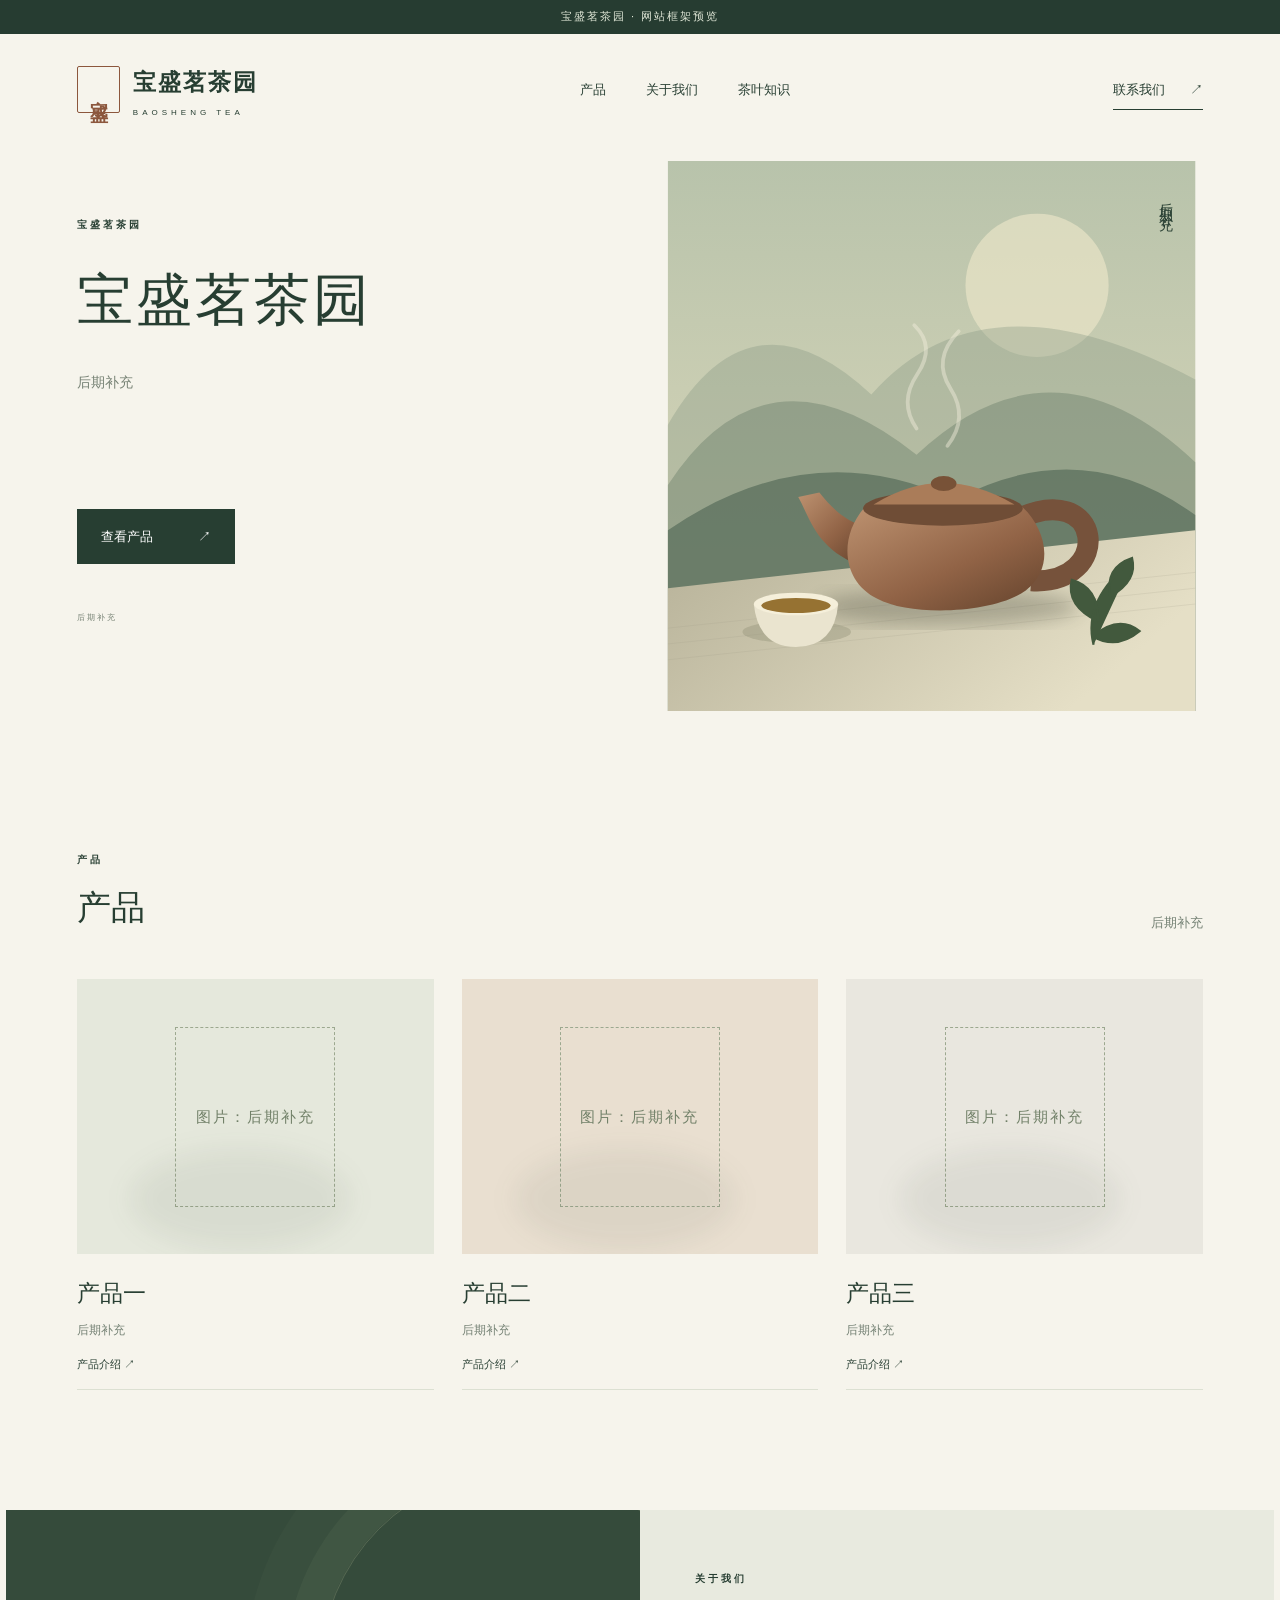
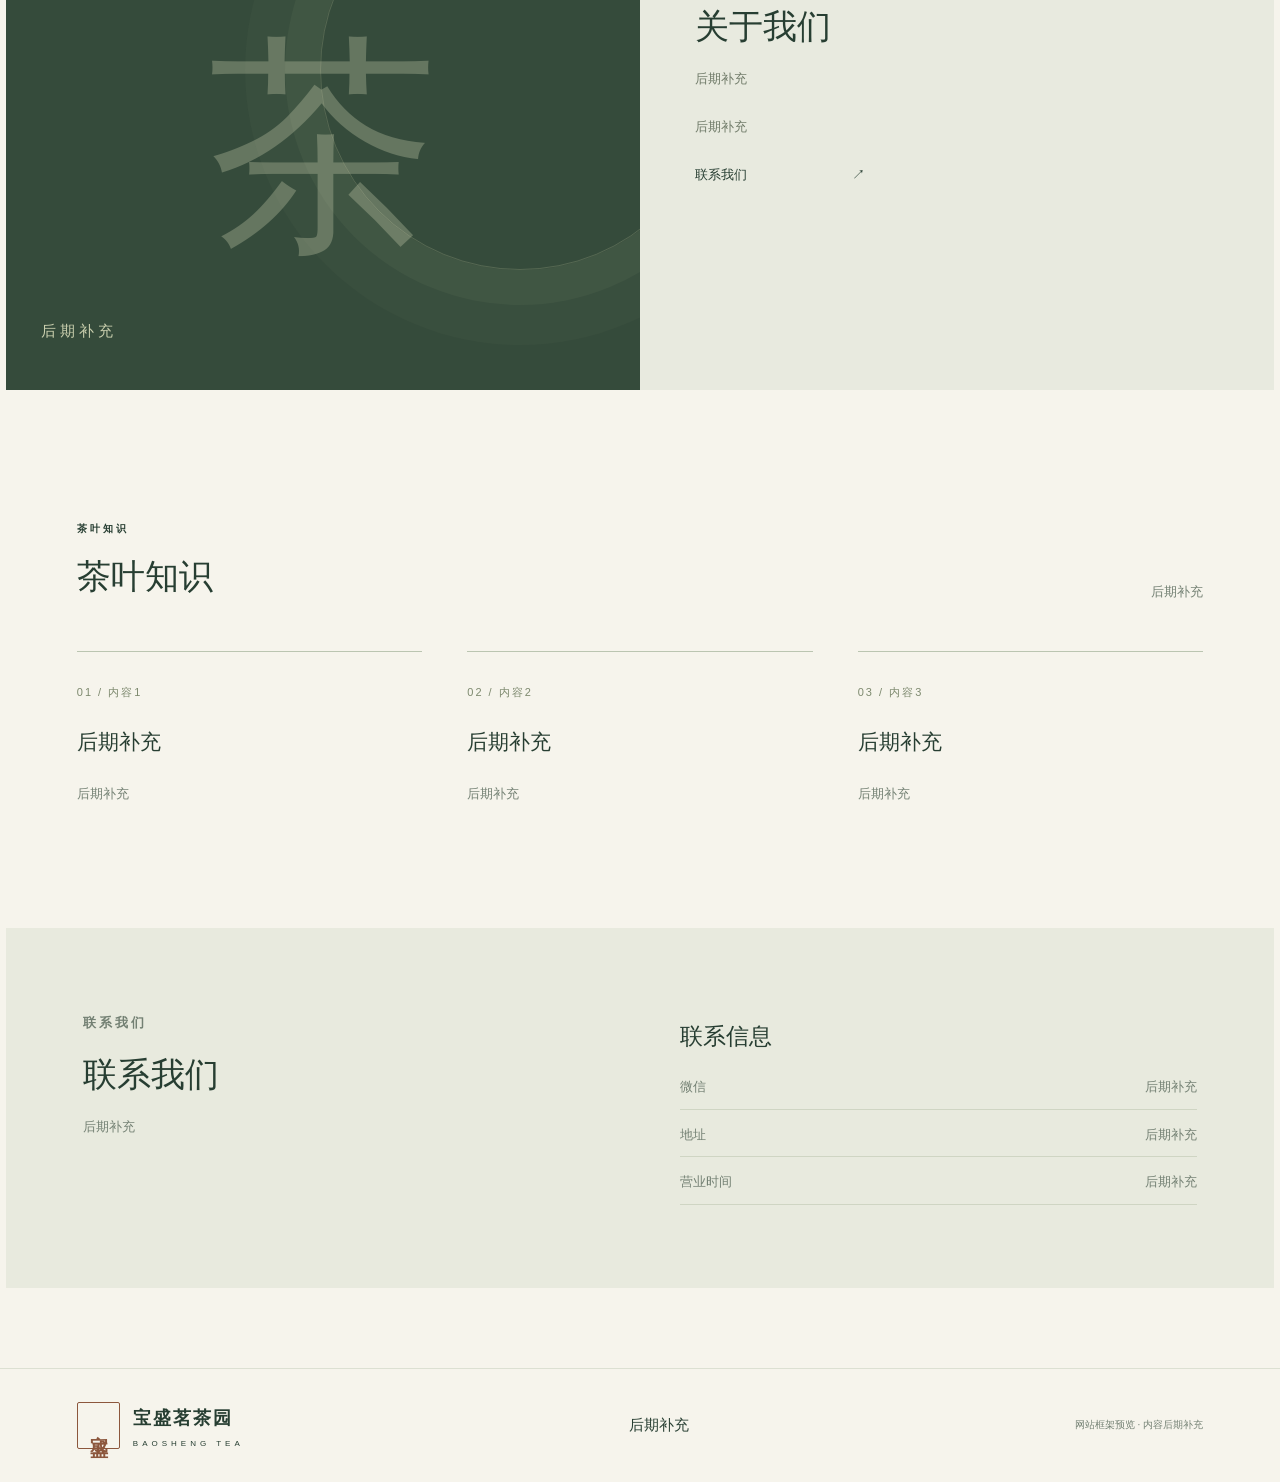
==== index.html @ 8cdd04be "Add Baosheng tea placeholder website for design review" ====
<!doctype html>
<html lang="zh-CN"><head><meta charset="utf-8"><meta name="viewport" content="width=device-width, initial-scale=1"><meta name="theme-color" content="#253d32"><meta name="description" content="宝盛茗茶园网站框架预览，产品、品牌介绍与地址后期补充。"><title>宝盛茗茶园 · 网站框架预览</title><link rel="stylesheet" href="style.css"></head><body>
<div class="sample">宝盛茗茶园 · 网站框架预览</div>
<header><a class="brand" href="#home"><span class="seal">宝盛</span><span>宝盛茗茶园<small>BAOSHENG TEA</small></span></a><nav aria-label="主导航"><a href="#collection">产品</a><a href="#story">关于我们</a><a href="#guide">茶叶知识</a></nav><a class="contact-link" href="#contact">联系我们 <span>↗</span></a></header>
<main><section class="hero" id="home"><div class="hero-copy"><p class="eyebrow">宝盛茗茶园</p><h1>宝盛茗茶园</h1><p class="intro">后期补充</p><a class="button" href="#collection">查看产品 <span>↗</span></a><p class="hero-foot">后期补充</p></div><div class="hero-art"><span class="art-caption">后期补充</span>
<svg viewBox="0 0 700 730" role="img" aria-label="青绿山水与陶制茶器的艺术插画"><defs><linearGradient id="bg" x2="0" y2="1"><stop stop-color="#b8c3ab"/><stop offset="1" stop-color="#e1dbbc"/></linearGradient><linearGradient id="pot" x2=".9" y2="1"><stop stop-color="#bd9270"/><stop offset=".6" stop-color="#916346"/><stop offset="1" stop-color="#68462f"/></linearGradient><linearGradient id="cloth" x2="1" y2=".4"><stop stop-color="#b6b198"/><stop offset="1" stop-color="#e5dfc6"/></linearGradient><filter id="shadow"><feGaussianBlur stdDeviation="12"/></filter></defs><path fill="url(#bg)" d="M0 0h700v730H0z"/><circle cx="490" cy="165" r="95" fill="#f0e9cc" opacity=".6"/><path d="M0 350Q110 160 270 310Q420 140 700 290V730H0" fill="#839681" opacity=".35"/><path d="M0 430Q130 230 330 390Q510 220 700 400V730H0" fill="#59715d" opacity=".35"/><path d="M0 490Q190 360 380 450Q550 360 700 470V730H0" fill="#344f3e" opacity=".45"/><path d="M0 567L700 490V730H0" fill="url(#cloth)"/><path d="M0 620l700-74M0 641l700-74M0 662l700-74" stroke="#9c9984" opacity=".23"/>
<ellipse cx="372" cy="592" rx="173" ry="25" fill="#34382a" opacity=".27" filter="url(#shadow)"/><path d="M460 477C579 418 593 564 482 557" fill="none" stroke="#76523b" stroke-width="28"/><path d="M260 484C239 479 222 466 201 440L173 446C189 475 197 514 253 536" fill="url(#pot)"/><path d="M261 460C227 498 230 558 278 581C322 605 433 601 475 570C516 538 500 485 469 458Z" fill="url(#pot)"/><ellipse cx="365" cy="461" rx="106" ry="23" fill="#6f4d36"/><path d="M273 456Q364 399 460 456Z" fill="#aa7c59"/><ellipse cx="366" cy="428" rx="17" ry="10" fill="#785237"/><path d="M330 355q-24-35 1-72t-4-65M371 378q29-37 4-76t11-76" fill="none" stroke="#f2eedc" stroke-width="5" opacity=".45" stroke-linecap="round"/><ellipse cx="171" cy="625" rx="72" ry="15" fill="#8b8b71" opacity=".35"/><path d="M114 588Q120 645 170 645Q221 645 226 588" fill="#eae4cf"/><ellipse cx="170" cy="588" rx="56" ry="15" fill="#f5efda"/><ellipse cx="170" cy="590" rx="46" ry="10" fill="#967232"/><path d="M565 642q-15-60 52-112M571 611q-43-21-35-55q36 10 35 55M587 578q-7-39 29-51q8 30-29 51M564 631q34-29 62-7q-30 25-62 7" fill="#42593d" stroke="#42593d" stroke-width="3"/></svg></div></section>
<section class="collection wrap" id="collection"><div class="section-head"><div><p class="eyebrow">产品</p><h2>产品</h2></div><p>后期补充</p></div><div id="products" class="products"></div></section>
<section class="story" id="story"><div class="story-art"><span>茶</span><p>后期补充</p><div class="rings"></div></div><div class="story-copy"><p class="eyebrow">关于我们</p><h2>关于我们</h2><p>后期补充</p><p>后期补充</p><a class="text-link" href="#contact">联系我们 <span>↗</span></a></div></section>
<section class="guide wrap" id="guide"><div class="section-head"><div><p class="eyebrow">茶叶知识</p><h2>茶叶知识</h2></div><p>后期补充</p></div><div class="notes"><article><span>01 / 内容1</span><h3>后期补充</h3><p>后期补充</p></article><article><span>02 / 内容2</span><h3>后期补充</h3><p>后期补充</p></article><article><span>03 / 内容3</span><h3>后期补充</h3><p>后期补充</p></article></div></section>
<section class="contact wrap" id="contact"><div><p class="eyebrow">联系我们</p><h2>联系我们</h2><p>后期补充</p></div><div class="contact-info"><h3>联系信息</h3><p>微信 <span>后期补充</span></p><p>地址 <span>后期补充</span></p><p>营业时间 <span>后期补充</span></p></div></section>
</main><footer><a class="brand" href="#home"><span class="seal">宝盛</span><span>宝盛茗茶园<small>BAOSHENG TEA</small></span></a><p>后期补充</p><small>网站框架预览 · 内容后期补充</small></footer>
<dialog id="detail"><button class="close" aria-label="关闭产品详情">×</button><p class="eyebrow">产品介绍</p><h2 id="detail-title"></h2><p id="detail-description"></p><div class="detail-note">后期补充</div><a class="button" href="#contact" id="detail-contact">查看联系信息 ↗</a></dialog><script src="content.js"></script><script src="app.js"></script></body></html>
---- style.css ----
:root{--ink:#273e32;--paper:#f6f4ec;--muted:#738073;--line:#dce0d2;--serif:"Noto Serif SC","Songti SC","STSong","SimSun",serif}*{box-sizing:border-box}html{scroll-behavior:smooth;scroll-padding-top:25px}body{margin:0;background:var(--paper);color:var(--ink);font:15px/1.8 Arial,"Microsoft YaHei",sans-serif}a{color:inherit;text-decoration:none}button{font:inherit;cursor:pointer}button,a{-webkit-tap-highlight-color:transparent}a:focus-visible,button:focus-visible{outline:3px solid #b78647;outline-offset:5px}.sample{background:#263c31;color:#e0e7d7;text-align:center;font-size:11px;letter-spacing:2px;padding:7px 20px}.sample span{opacity:.65;margin-left:22px}header{height:112px;margin:auto;max-width:1440px;padding:0 6%;display:flex;align-items:center;justify-content:space-between;gap:25px}.brand{display:flex;align-items:center;gap:13px;font-family:var(--serif);font-size:23px;letter-spacing:2px;font-weight:bold}.brand small{display:block;font:8px Arial;letter-spacing:4px;margin-top:5px}.seal{border:1px solid #8c573d;color:#8c573d;width:43px;height:47px;display:grid;place-items:center;font-size:18px;writing-mode:vertical-rl;letter-spacing:4px;border-radius:2px}nav{display:flex;gap:40px;font-size:13px}nav a:hover,.text-link:hover{color:#9b7047}.contact-link{font-size:13px;border-bottom:1px solid var(--ink);padding:8px 0}.contact-link span{margin-left:22px}.hero{max-width:1440px;margin:auto;display:grid;grid-template-columns:1fr 1fr;padding:15px 6% 60px;gap:40px}.hero-copy{padding:45px 0 0}.eyebrow{font-size:10px;letter-spacing:3px;font-weight:600}.hero h1{font-family:var(--serif);font-size:clamp(42px,4.6vw,70px);font-weight:400;line-height:1.4;letter-spacing:3px;margin:27px 0}.hero h1 span{color:#8d6840}.intro{font-size:14px;line-height:2.2;color:#758073;margin:0 0 32px}.button{display:inline-flex;align-items:center;justify-content:space-between;gap:45px;background:var(--ink);color:#fff;padding:15px 23px;font-size:13px;border:1px solid var(--ink)}.button:hover{background:#425a42}.hero-foot{font-size:8px;letter-spacing:2px;margin-top:47px;display:flex;align-items:center;gap:14px;color:#758073}.hero-foot i{width:28px;height:1px;background:#a0a895}.hero-art{position:relative;overflow:hidden;min-height:550px}.hero-art svg{display:block;width:100%;height:100%;object-fit:cover;position:absolute;inset:0}.art-caption{position:absolute;z-index:1;right:25px;top:30px;writing-mode:vertical-rl;letter-spacing:5px;font-family:var(--serif);font-size:14px}.art-bottom{position:absolute;bottom:30px;left:30px;right:30px;display:flex;justify-content:space-between;align-items:end;font-family:var(--serif);font-size:12px;letter-spacing:3px}.art-bottom strong{font-size:23px;font-weight:400}.round-stamp{border:1px solid #546047;border-radius:50%;width:53px;height:53px;text-align:center;font-size:13px;line-height:19px;padding-top:8px}.wrap{max-width:1440px;padding:70px 6%;margin:auto}.section-head{display:flex;justify-content:space-between;align-items:end;gap:35px}.section-head h2,h2{font-family:var(--serif);font-size:34px;font-weight:400;line-height:1.6;margin:12px 0}.section-head>p{font-size:13px;color:var(--muted)}.section-head small{font-size:10px;color:#929b8c}.filters{display:flex;gap:25px;border-bottom:1px solid var(--line);margin:30px 0}.filters button{border:0;background:none;color:#838b7b;padding:10px 0 15px;font-size:13px;border-bottom:2px solid transparent}.filters button.active{color:var(--ink);border-color:var(--ink)}.products{display:grid;grid-template-columns:repeat(3,1fr);gap:28px}.product{border:0;text-align:left;background:none;padding:0;color:var(--ink);width:100%}.tea-art{height:275px;display:grid;place-items:center;background:#e5e8dc;position:relative;overflow:hidden}.tea-art.red{background:#e9dfd0}.tea-art.white{background:#e9e7df}.tea-art::before{content:"";position:absolute;width:220px;height:100px;border-radius:50%;bottom:5px;left:15%;background:#41503912;filter:blur(13px)}.tea-tin{width:126px;height:172px;background:linear-gradient(100deg,#46604a,#294a39 60%,#203b2d);box-shadow:15px 20px 25px #303e3326;transform:rotate(-7deg);display:flex;align-items:center;justify-content:center;transition:transform .3s;border-top:9px solid #7b8b66;border-bottom:5px solid #29412e;border-radius:8px 8px 5px 5px}.red .tea-tin{background:linear-gradient(100deg,#97775b,#76533b);border-color:#ad916e}.white .tea-tin{background:linear-gradient(100deg,#d3ccb4,#b6ac90);border-color:#a79877}.tea-tin>span{background:#eee9d4;padding:16px 13px;writing-mode:vertical-rl;font:21px var(--serif);letter-spacing:5px;border:1px solid #fff6}.product:hover .tea-tin{transform:rotate(0deg) translateY(-5px)}.product .art-label{position:absolute;top:17px;left:18px;font-size:10px;letter-spacing:2px;color:#7b8671}.product h3{font-family:var(--serif);font-size:23px;font-weight:400;margin:19px 0 5px}.product p{font-size:12px;color:var(--muted);margin:0}.product .product-link{display:flex;justify-content:space-between;border-bottom:1px solid var(--line);padding:14px 0;font-size:11px}.story{max-width:1268px;margin:50px auto;background:#e8eadf;display:grid;grid-template-columns:1fr 1fr}.story-art{background:#354b3b;position:relative;overflow:hidden;min-height:480px;color:#cbd0af;display:flex;align-items:center;justify-content:center}.story-art>span{font:230px var(--serif);opacity:.32;z-index:1}.story-art>p{position:absolute;left:35px;bottom:30px;font-family:var(--serif);letter-spacing:4px}.rings{position:absolute;width:400px;height:400px;border:1px solid #b4bd9540;border-radius:50%;right:-80px;top:-40px;box-shadow:0 0 0 35px #b4bd9510,0 0 0 75px #b4bd9508}.story-copy{padding:50px 55px}.story-copy>p:not(.eyebrow){font-size:13px;color:#6f7a68}.editor-note{font-size:10px;color:#7e8577;border-top:1px solid #cbd2bf;padding-top:16px;margin:25px 0}.text-link{font-size:13px;display:flex;justify-content:space-between;width:170px}.notes{display:grid;grid-template-columns:repeat(3,1fr);gap:45px;margin-top:35px}.notes article{border-top:1px solid #bbc5b1;padding-top:25px}.notes span{font-size:11px;letter-spacing:2px;color:#7d896e}.notes h3{font:21px/1.7 var(--serif);font-weight:400}.notes p{font-size:13px;color:var(--muted)}.contact{display:grid;grid-template-columns:1fr 1fr;gap:80px;background:#e8eade;max-width:1268px;margin:40px auto 80px}.contact p{font-size:13px;color:var(--muted)}.contact-info h3{font:23px var(--serif);font-weight:400}.contact-info p{display:flex;justify-content:space-between;border-bottom:1px solid #cfd5c3;padding-bottom:10px}.contact-info small{font-size:10px;color:#808a75}footer{border-top:1px solid var(--line);padding:32px 6%;display:flex;align-items:center;justify-content:space-between;gap:20px}footer .brand{font-size:18px}footer p{font:15px var(--serif)}footer>small{font-size:10px;color:var(--muted)}dialog{border:1px solid #c8d0bd;background:var(--paper);color:var(--ink);padding:45px;width:min(520px,90vw);box-shadow:0 30px 100px #0003}dialog::backdrop{background:#18312288;backdrop-filter:blur(4px)}dialog h2{font-size:30px}.close{position:absolute;right:13px;top:8px;background:none;border:0;color:var(--ink);font-size:30px}.detail-note{font-size:12px;background:#e6e9dd;padding:18px;margin:25px 0}body:has(dialog[open]){overflow:hidden}@media(min-width:1440px){.hero-art{min-height:600px}}@media(max-width:800px){header{height:90px;padding:0 5%}nav{gap:18px}.brand{font-size:19px}.contact-link{display:none}.hero{padding:0 5% 35px;gap:20px}.hero-copy{padding-top:20px}.hero h1{font-size:43px}.hero-art{min-height:490px}.hero-foot{display:none}.wrap{padding:45px 5%}.section-head{display:block}.products{gap:15px}.tea-art{height:230px}.story{margin:25px 5%}.story-copy{padding:30px}.story-art{min-height:450px}.notes{gap:22px}.notes h3{font-size:19px}.contact{margin:20px 5% 45px;gap:30px}footer{flex-wrap:wrap}footer>small{width:100%}}@media(max-width:560px){.sample{font-size:10px;letter-spacing:1px}.sample span{display:none}header{height:85px}.brand{font-size:19px}.seal{width:34px;height:39px;font-size:15px}nav{gap:15px;font-size:11px}nav a:last-child{display:none}.hero{display:flex;flex-direction:column}.hero-copy{padding:15px 0 20px}.hero h1{font-size:45px;margin:17px 0}.intro{font-size:13px;margin-bottom:22px}.hero-art{min-height:410px}.hero-art svg{object-position:center}.section-head h2,h2{font-size:27px}.products{grid-template-columns:1fr}.tea-art{height:290px}.tea-tin{width:130px;height:183px}.products{gap:35px}.filters{gap:24px}.story{grid-template-columns:1fr}.story-art{min-height:280px}.story-art>span{font-size:190px}.story-copy{padding:30px 25px}.notes{grid-template-columns:1fr;gap:15px}.notes article{padding-top:19px}.contact{grid-template-columns:1fr;padding:30px 25px;gap:15px}footer{padding:25px 5%}footer p{font-size:12px}dialog{padding:35px 25px}}@media(prefers-reduced-motion:reduce){html{scroll-behavior:auto}*{transition:none!important}}

.collection .products{margin-top:32px}.hero h1{font-size:clamp(36px,4.4vw,64px)}.hero-copy .intro{min-height:110px}.placeholder-image{display:grid;place-items:center;width:160px;height:180px;border:1px dashed #9ca88f;color:#718068;font-size:15px;letter-spacing:2px}.story-copy>p:not(.eyebrow){min-height:35px}
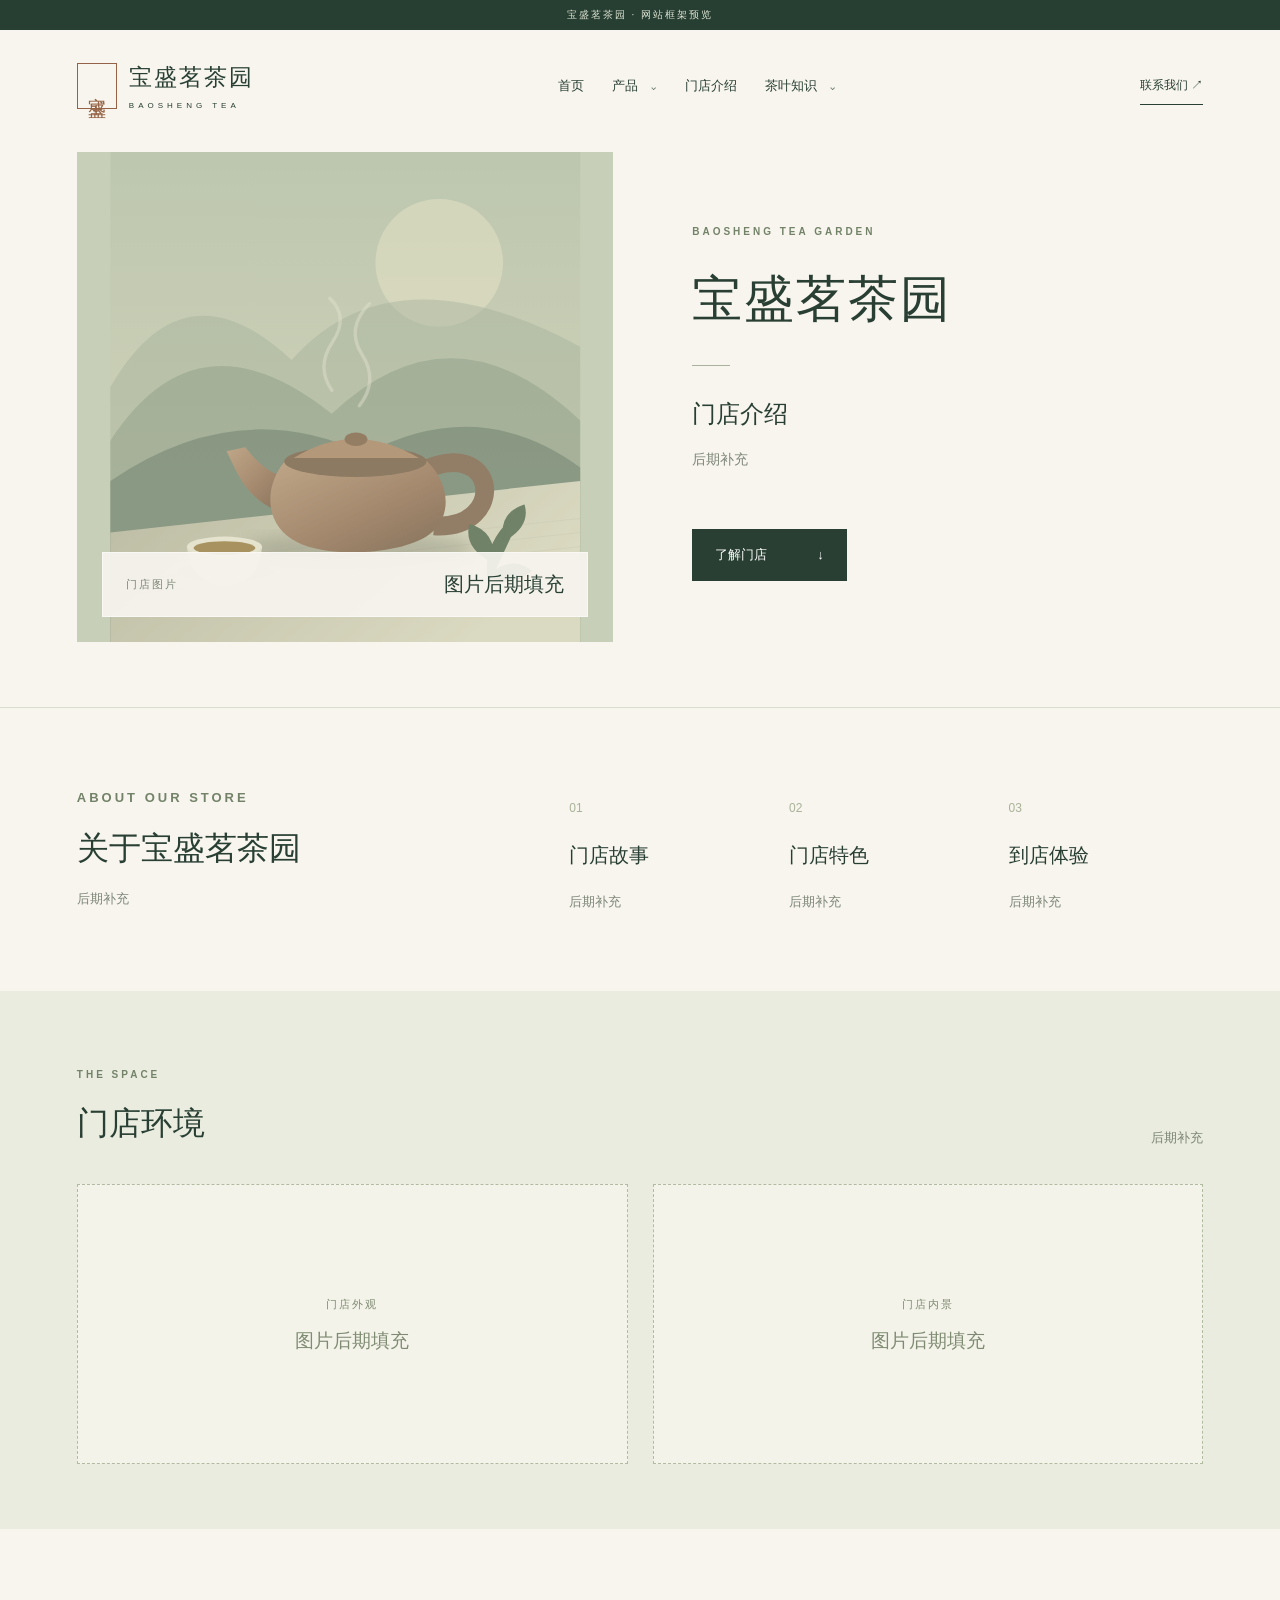
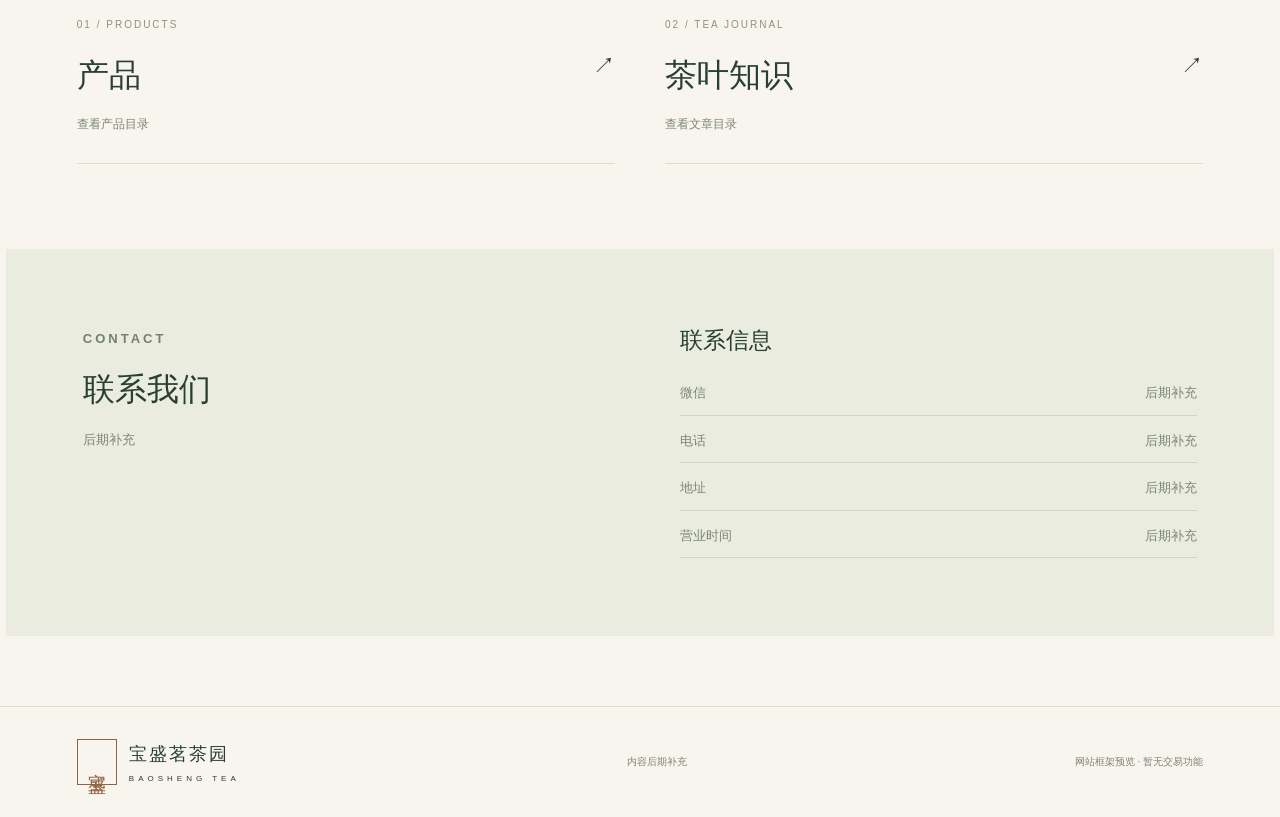
==== commit 12dbf2d1: "Separate product and tea article catalogs from store homepage" ====
--- a/index.html
+++ b/index.html
@@ -1,13 +1,5 @@
-<!doctype html>
-<html lang="zh-CN"><head><meta charset="utf-8"><meta name="viewport" content="width=device-width, initial-scale=1"><meta name="theme-color" content="#253d32"><meta name="description" content="宝盛茗茶园网站框架预览，产品、品牌介绍与地址后期补充。"><title>宝盛茗茶园 · 网站框架预览</title><link rel="stylesheet" href="style.css"></head><body>
-<div class="sample">宝盛茗茶园 · 网站框架预览</div>
-<header><a class="brand" href="#home"><span class="seal">宝盛</span><span>宝盛茗茶园<small>BAOSHENG TEA</small></span></a><nav aria-label="主导航"><a href="#collection">产品</a><a href="#story">关于我们</a><a href="#guide">茶叶知识</a></nav><a class="contact-link" href="#contact">联系我们 <span>↗</span></a></header>
-<main><section class="hero" id="home"><div class="hero-copy"><p class="eyebrow">宝盛茗茶园</p><h1>宝盛茗茶园</h1><p class="intro">后期补充</p><a class="button" href="#collection">查看产品 <span>↗</span></a><p class="hero-foot">后期补充</p></div><div class="hero-art"><span class="art-caption">后期补充</span>
-<svg viewBox="0 0 700 730" role="img" aria-label="青绿山水与陶制茶器的艺术插画"><defs><linearGradient id="bg" x2="0" y2="1"><stop stop-color="#b8c3ab"/><stop offset="1" stop-color="#e1dbbc"/></linearGradient><linearGradient id="pot" x2=".9" y2="1"><stop stop-color="#bd9270"/><stop offset=".6" stop-color="#916346"/><stop offset="1" stop-color="#68462f"/></linearGradient><linearGradient id="cloth" x2="1" y2=".4"><stop stop-color="#b6b198"/><stop offset="1" stop-color="#e5dfc6"/></linearGradient><filter id="shadow"><feGaussianBlur stdDeviation="12"/></filter></defs><path fill="url(#bg)" d="M0 0h700v730H0z"/><circle cx="490" cy="165" r="95" fill="#f0e9cc" opacity=".6"/><path d="M0 350Q110 160 270 310Q420 140 700 290V730H0" fill="#839681" opacity=".35"/><path d="M0 430Q130 230 330 390Q510 220 700 400V730H0" fill="#59715d" opacity=".35"/><path d="M0 490Q190 360 380 450Q550 360 700 470V730H0" fill="#344f3e" opacity=".45"/><path d="M0 567L700 490V730H0" fill="url(#cloth)"/><path d="M0 620l700-74M0 641l700-74M0 662l700-74" stroke="#9c9984" opacity=".23"/>
-<ellipse cx="372" cy="592" rx="173" ry="25" fill="#34382a" opacity=".27" filter="url(#shadow)"/><path d="M460 477C579 418 593 564 482 557" fill="none" stroke="#76523b" stroke-width="28"/><path d="M260 484C239 479 222 466 201 440L173 446C189 475 197 514 253 536" fill="url(#pot)"/><path d="M261 460C227 498 230 558 278 581C322 605 433 601 475 570C516 538 500 485 469 458Z" fill="url(#pot)"/><ellipse cx="365" cy="461" rx="106" ry="23" fill="#6f4d36"/><path d="M273 456Q364 399 460 456Z" fill="#aa7c59"/><ellipse cx="366" cy="428" rx="17" ry="10" fill="#785237"/><path d="M330 355q-24-35 1-72t-4-65M371 378q29-37 4-76t11-76" fill="none" stroke="#f2eedc" stroke-width="5" opacity=".45" stroke-linecap="round"/><ellipse cx="171" cy="625" rx="72" ry="15" fill="#8b8b71" opacity=".35"/><path d="M114 588Q120 645 170 645Q221 645 226 588" fill="#eae4cf"/><ellipse cx="170" cy="588" rx="56" ry="15" fill="#f5efda"/><ellipse cx="170" cy="590" rx="46" ry="10" fill="#967232"/><path d="M565 642q-15-60 52-112M571 611q-43-21-35-55q36 10 35 55M587 578q-7-39 29-51q8 30-29 51M564 631q34-29 62-7q-30 25-62 7" fill="#42593d" stroke="#42593d" stroke-width="3"/></svg></div></section>
-<section class="collection wrap" id="collection"><div class="section-head"><div><p class="eyebrow">产品</p><h2>产品</h2></div><p>后期补充</p></div><div id="products" class="products"></div></section>
-<section class="story" id="story"><div class="story-art"><span>茶</span><p>后期补充</p><div class="rings"></div></div><div class="story-copy"><p class="eyebrow">关于我们</p><h2>关于我们</h2><p>后期补充</p><p>后期补充</p><a class="text-link" href="#contact">联系我们 <span>↗</span></a></div></section>
-<section class="guide wrap" id="guide"><div class="section-head"><div><p class="eyebrow">茶叶知识</p><h2>茶叶知识</h2></div><p>后期补充</p></div><div class="notes"><article><span>01 / 内容1</span><h3>后期补充</h3><p>后期补充</p></article><article><span>02 / 内容2</span><h3>后期补充</h3><p>后期补充</p></article><article><span>03 / 内容3</span><h3>后期补充</h3><p>后期补充</p></article></div></section>
-<section class="contact wrap" id="contact"><div><p class="eyebrow">联系我们</p><h2>联系我们</h2><p>后期补充</p></div><div class="contact-info"><h3>联系信息</h3><p>微信 <span>后期补充</span></p><p>地址 <span>后期补充</span></p><p>营业时间 <span>后期补充</span></p></div></section>
-</main><footer><a class="brand" href="#home"><span class="seal">宝盛</span><span>宝盛茗茶园<small>BAOSHENG TEA</small></span></a><p>后期补充</p><small>网站框架预览 · 内容后期补充</small></footer>
-<dialog id="detail"><button class="close" aria-label="关闭产品详情">×</button><p class="eyebrow">产品介绍</p><h2 id="detail-title"></h2><p id="detail-description"></p><div class="detail-note">后期补充</div><a class="button" href="#contact" id="detail-contact">查看联系信息 ↗</a></dialog><script src="content.js"></script><script src="app.js"></script></body></html>
+<!doctype html><html lang="zh-CN"><head><meta charset="utf-8"><meta name="viewport" content="width=device-width,initial-scale=1"><meta name="theme-color" content="#253d32"><meta name="description" content="宝盛茗茶园网站框架，门店、产品与茶叶知识内容后期补充。"><title>首页 · 宝盛茗茶园</title><link rel="stylesheet" href="style.css"></head><body data-page="home"><a class="skip" href="#main">跳到正文</a><div class="sample">宝盛茗茶园 · 网站框架预览</div><header><a class="brand" href="index.html"><span class="seal">宝盛</span><span>宝盛茗茶园<small>BAOSHENG TEA</small></span></a><nav aria-label="主导航"><a class="home-link" href="index.html">首页</a><details class="nav-group"><summary>产品 <span>⌄</span></summary><div class="nav-dropdown"><a class="menu-all" href="products.html">全部产品 ↗</a><div id="product-menu"></div></div></details><a href="index.html#story">门店介绍</a><details class="nav-group"><summary>茶叶知识 <span>⌄</span></summary><div class="nav-dropdown"><a class="menu-all" href="knowledge.html">全部茶叶知识 ↗</a><div id="knowledge-menu"></div></div></details></nav><a class="contact-link" href="index.html#contact">联系我们 ↗</a></header><main id="main"><section class="hero store-hero"><div class="hero-art"><svg viewBox="0 0 700 730" role="img" aria-label="青绿山水与陶制茶器的艺术插画"><defs><linearGradient id="bg" x2="0" y2="1"><stop stop-color="#b8c3ab"/><stop offset="1" stop-color="#e1dbbc"/></linearGradient><linearGradient id="pot" x2=".9" y2="1"><stop stop-color="#bd9270"/><stop offset=".6" stop-color="#916346"/><stop offset="1" stop-color="#68462f"/></linearGradient><linearGradient id="cloth" x2="1" y2=".4"><stop stop-color="#b6b198"/><stop offset="1" stop-color="#e5dfc6"/></linearGradient><filter id="shadow"><feGaussianBlur stdDeviation="12"/></filter></defs><path fill="url(#bg)" d="M0 0h700v730H0z"/><circle cx="490" cy="165" r="95" fill="#f0e9cc" opacity=".6"/><path d="M0 350Q110 160 270 310Q420 140 700 290V730H0" fill="#839681" opacity=".35"/><path d="M0 430Q130 230 330 390Q510 220 700 400V730H0" fill="#59715d" opacity=".35"/><path d="M0 490Q190 360 380 450Q550 360 700 470V730H0" fill="#344f3e" opacity=".45"/><path d="M0 567L700 490V730H0" fill="url(#cloth)"/><path d="M0 620l700-74M0 641l700-74M0 662l700-74" stroke="#9c9984" opacity=".23"/>
+<ellipse cx="372" cy="592" rx="173" ry="25" fill="#34382a" opacity=".27" filter="url(#shadow)"/><path d="M460 477C579 418 593 564 482 557" fill="none" stroke="#76523b" stroke-width="28"/><path d="M260 484C239 479 222 466 201 440L173 446C189 475 197 514 253 536" fill="url(#pot)"/><path d="M261 460C227 498 230 558 278 581C322 605 433 601 475 570C516 538 500 485 469 458Z" fill="url(#pot)"/><ellipse cx="365" cy="461" rx="106" ry="23" fill="#6f4d36"/><path d="M273 456Q364 399 460 456Z" fill="#aa7c59"/><ellipse cx="366" cy="428" rx="17" ry="10" fill="#785237"/><path d="M330 355q-24-35 1-72t-4-65M371 378q29-37 4-76t11-76" fill="none" stroke="#f2eedc" stroke-width="5" opacity=".45" stroke-linecap="round"/><ellipse cx="171" cy="625" rx="72" ry="15" fill="#8b8b71" opacity=".35"/><path d="M114 588Q120 645 170 645Q221 645 226 588" fill="#eae4cf"/><ellipse cx="170" cy="588" rx="56" ry="15" fill="#f5efda"/><ellipse cx="170" cy="590" rx="46" ry="10" fill="#967232"/><path d="M565 642q-15-60 52-112M571 611q-43-21-35-55q36 10 35 55M587 578q-7-39 29-51q8 30-29 51M564 631q34-29 62-7q-30 25-62 7" fill="#42593d" stroke="#42593d" stroke-width="3"/></svg><div class="image-caption"><span>门店图片</span><strong>图片后期填充</strong></div></div><div class="hero-copy"><p class="eyebrow">BAOSHENG TEA GARDEN</p><h1>宝盛茗茶园</h1><span class="small-rule"></span><h2>门店介绍</h2><p class="intro">后期补充</p><a class="button" href="#story">了解门店 <span>↓</span></a></div></section>
+<section class="store-story wrap" id="story"><div><p class="eyebrow">ABOUT OUR STORE</p><h2>关于宝盛茗茶园</h2><p>后期补充</p></div><div class="store-facts"><article><span>01</span><h3>门店故事</h3><p>后期补充</p></article><article><span>02</span><h3>门店特色</h3><p>后期补充</p></article><article><span>03</span><h3>到店体验</h3><p>后期补充</p></article></div></section>
+<section class="store-gallery wrap"><div class="section-head"><div><p class="eyebrow">THE SPACE</p><h2>门店环境</h2></div><p>后期补充</p></div><div class="gallery-grid"><div class="picture-placeholder"><span>门店外观</span><strong>图片后期填充</strong></div><div class="picture-placeholder"><span>门店内景</span><strong>图片后期填充</strong></div></div></section>
+<section class="explore-links wrap"><a href="products.html"><span>01 / PRODUCTS</span><h2>产品 <b>↗</b></h2><p>查看产品目录</p></a><a href="knowledge.html"><span>02 / TEA JOURNAL</span><h2>茶叶知识 <b>↗</b></h2><p>查看文章目录</p></a></section><section class="contact wrap" id="contact"><div><p class="eyebrow">CONTACT</p><h2>联系我们</h2><p>后期补充</p></div><div class="contact-info"><h3>联系信息</h3><p>微信 <span>后期补充</span></p><p>电话 <span>后期补充</span></p><p>地址 <span>后期补充</span></p><p>营业时间 <span>后期补充</span></p></div></section></main><footer><a class="brand" href="index.html"><span class="seal">宝盛</span><span>宝盛茗茶园<small>BAOSHENG TEA</small></span></a><p>内容后期补充</p><small>网站框架预览 · 暂无交易功能</small></footer><script src="content.js"></script><script src="app.js"></script></body></html>
--- a/style.css
+++ b/style.css
@@ -1,3 +1 @@
-:root{--ink:#273e32;--paper:#f6f4ec;--muted:#738073;--line:#dce0d2;--serif:"Noto Serif SC","Songti SC","STSong","SimSun",serif}*{box-sizing:border-box}html{scroll-behavior:smooth;scroll-padding-top:25px}body{margin:0;background:var(--paper);color:var(--ink);font:15px/1.8 Arial,"Microsoft YaHei",sans-serif}a{color:inherit;text-decoration:none}button{font:inherit;cursor:pointer}button,a{-webkit-tap-highlight-color:transparent}a:focus-visible,button:focus-visible{outline:3px solid #b78647;outline-offset:5px}.sample{background:#263c31;color:#e0e7d7;text-align:center;font-size:11px;letter-spacing:2px;padding:7px 20px}.sample span{opacity:.65;margin-left:22px}header{height:112px;margin:auto;max-width:1440px;padding:0 6%;display:flex;align-items:center;justify-content:space-between;gap:25px}.brand{display:flex;align-items:center;gap:13px;font-family:var(--serif);font-size:23px;letter-spacing:2px;font-weight:bold}.brand small{display:block;font:8px Arial;letter-spacing:4px;margin-top:5px}.seal{border:1px solid #8c573d;color:#8c573d;width:43px;height:47px;display:grid;place-items:center;font-size:18px;writing-mode:vertical-rl;letter-spacing:4px;border-radius:2px}nav{display:flex;gap:40px;font-size:13px}nav a:hover,.text-link:hover{color:#9b7047}.contact-link{font-size:13px;border-bottom:1px solid var(--ink);padding:8px 0}.contact-link span{margin-left:22px}.hero{max-width:1440px;margin:auto;display:grid;grid-template-columns:1fr 1fr;padding:15px 6% 60px;gap:40px}.hero-copy{padding:45px 0 0}.eyebrow{font-size:10px;letter-spacing:3px;font-weight:600}.hero h1{font-family:var(--serif);font-size:clamp(42px,4.6vw,70px);font-weight:400;line-height:1.4;letter-spacing:3px;margin:27px 0}.hero h1 span{color:#8d6840}.intro{font-size:14px;line-height:2.2;color:#758073;margin:0 0 32px}.button{display:inline-flex;align-items:center;justify-content:space-between;gap:45px;background:var(--ink);color:#fff;padding:15px 23px;font-size:13px;border:1px solid var(--ink)}.button:hover{background:#425a42}.hero-foot{font-size:8px;letter-spacing:2px;margin-top:47px;display:flex;align-items:center;gap:14px;color:#758073}.hero-foot i{width:28px;height:1px;background:#a0a895}.hero-art{position:relative;overflow:hidden;min-height:550px}.hero-art svg{display:block;width:100%;height:100%;object-fit:cover;position:absolute;inset:0}.art-caption{position:absolute;z-index:1;right:25px;top:30px;writing-mode:vertical-rl;letter-spacing:5px;font-family:var(--serif);font-size:14px}.art-bottom{position:absolute;bottom:30px;left:30px;right:30px;display:flex;justify-content:space-between;align-items:end;font-family:var(--serif);font-size:12px;letter-spacing:3px}.art-bottom strong{font-size:23px;font-weight:400}.round-stamp{border:1px solid #546047;border-radius:50%;width:53px;height:53px;text-align:center;font-size:13px;line-height:19px;padding-top:8px}.wrap{max-width:1440px;padding:70px 6%;margin:auto}.section-head{display:flex;justify-content:space-between;align-items:end;gap:35px}.section-head h2,h2{font-family:var(--serif);font-size:34px;font-weight:400;line-height:1.6;margin:12px 0}.section-head>p{font-size:13px;color:var(--muted)}.section-head small{font-size:10px;color:#929b8c}.filters{display:flex;gap:25px;border-bottom:1px solid var(--line);margin:30px 0}.filters button{border:0;background:none;color:#838b7b;padding:10px 0 15px;font-size:13px;border-bottom:2px solid transparent}.filters button.active{color:var(--ink);border-color:var(--ink)}.products{display:grid;grid-template-columns:repeat(3,1fr);gap:28px}.product{border:0;text-align:left;background:none;padding:0;color:var(--ink);width:100%}.tea-art{height:275px;display:grid;place-items:center;background:#e5e8dc;position:relative;overflow:hidden}.tea-art.red{background:#e9dfd0}.tea-art.white{background:#e9e7df}.tea-art::before{content:"";position:absolute;width:220px;height:100px;border-radius:50%;bottom:5px;left:15%;background:#41503912;filter:blur(13px)}.tea-tin{width:126px;height:172px;background:linear-gradient(100deg,#46604a,#294a39 60%,#203b2d);box-shadow:15px 20px 25px #303e3326;transform:rotate(-7deg);display:flex;align-items:center;justify-content:center;transition:transform .3s;border-top:9px solid #7b8b66;border-bottom:5px solid #29412e;border-radius:8px 8px 5px 5px}.red .tea-tin{background:linear-gradient(100deg,#97775b,#76533b);border-color:#ad916e}.white .tea-tin{background:linear-gradient(100deg,#d3ccb4,#b6ac90);border-color:#a79877}.tea-tin>span{background:#eee9d4;padding:16px 13px;writing-mode:vertical-rl;font:21px var(--serif);letter-spacing:5px;border:1px solid #fff6}.product:hover .tea-tin{transform:rotate(0deg) translateY(-5px)}.product .art-label{position:absolute;top:17px;left:18px;font-size:10px;letter-spacing:2px;color:#7b8671}.product h3{font-family:var(--serif);font-size:23px;font-weight:400;margin:19px 0 5px}.product p{font-size:12px;color:var(--muted);margin:0}.product .product-link{display:flex;justify-content:space-between;border-bottom:1px solid var(--line);padding:14px 0;font-size:11px}.story{max-width:1268px;margin:50px auto;background:#e8eadf;display:grid;grid-template-columns:1fr 1fr}.story-art{background:#354b3b;position:relative;overflow:hidden;min-height:480px;color:#cbd0af;display:flex;align-items:center;justify-content:center}.story-art>span{font:230px var(--serif);opacity:.32;z-index:1}.story-art>p{position:absolute;left:35px;bottom:30px;font-family:var(--serif);letter-spacing:4px}.rings{position:absolute;width:400px;height:400px;border:1px solid #b4bd9540;border-radius:50%;right:-80px;top:-40px;box-shadow:0 0 0 35px #b4bd9510,0 0 0 75px #b4bd9508}.story-copy{padding:50px 55px}.story-copy>p:not(.eyebrow){font-size:13px;color:#6f7a68}.editor-note{font-size:10px;color:#7e8577;border-top:1px solid #cbd2bf;padding-top:16px;margin:25px 0}.text-link{font-size:13px;display:flex;justify-content:space-between;width:170px}.notes{display:grid;grid-template-columns:repeat(3,1fr);gap:45px;margin-top:35px}.notes article{border-top:1px solid #bbc5b1;padding-top:25px}.notes span{font-size:11px;letter-spacing:2px;color:#7d896e}.notes h3{font:21px/1.7 var(--serif);font-weight:400}.notes p{font-size:13px;color:var(--muted)}.contact{display:grid;grid-template-columns:1fr 1fr;gap:80px;background:#e8eade;max-width:1268px;margin:40px auto 80px}.contact p{font-size:13px;color:var(--muted)}.contact-info h3{font:23px var(--serif);font-weight:400}.contact-info p{display:flex;justify-content:space-between;border-bottom:1px solid #cfd5c3;padding-bottom:10px}.contact-info small{font-size:10px;color:#808a75}footer{border-top:1px solid var(--line);padding:32px 6%;display:flex;align-items:center;justify-content:space-between;gap:20px}footer .brand{font-size:18px}footer p{font:15px var(--serif)}footer>small{font-size:10px;color:var(--muted)}dialog{border:1px solid #c8d0bd;background:var(--paper);color:var(--ink);padding:45px;width:min(520px,90vw);box-shadow:0 30px 100px #0003}dialog::backdrop{background:#18312288;backdrop-filter:blur(4px)}dialog h2{font-size:30px}.close{position:absolute;right:13px;top:8px;background:none;border:0;color:var(--ink);font-size:30px}.detail-note{font-size:12px;background:#e6e9dd;padding:18px;margin:25px 0}body:has(dialog[open]){overflow:hidden}@media(min-width:1440px){.hero-art{min-height:600px}}@media(max-width:800px){header{height:90px;padding:0 5%}nav{gap:18px}.brand{font-size:19px}.contact-link{display:none}.hero{padding:0 5% 35px;gap:20px}.hero-copy{padding-top:20px}.hero h1{font-size:43px}.hero-art{min-height:490px}.hero-foot{display:none}.wrap{padding:45px 5%}.section-head{display:block}.products{gap:15px}.tea-art{height:230px}.story{margin:25px 5%}.story-copy{padding:30px}.story-art{min-height:450px}.notes{gap:22px}.notes h3{font-size:19px}.contact{margin:20px 5% 45px;gap:30px}footer{flex-wrap:wrap}footer>small{width:100%}}@media(max-width:560px){.sample{font-size:10px;letter-spacing:1px}.sample span{display:none}header{height:85px}.brand{font-size:19px}.seal{width:34px;height:39px;font-size:15px}nav{gap:15px;font-size:11px}nav a:last-child{display:none}.hero{display:flex;flex-direction:column}.hero-copy{padding:15px 0 20px}.hero h1{font-size:45px;margin:17px 0}.intro{font-size:13px;margin-bottom:22px}.hero-art{min-height:410px}.hero-art svg{object-position:center}.section-head h2,h2{font-size:27px}.products{grid-template-columns:1fr}.tea-art{height:290px}.tea-tin{width:130px;height:183px}.products{gap:35px}.filters{gap:24px}.story{grid-template-columns:1fr}.story-art{min-height:280px}.story-art>span{font-size:190px}.story-copy{padding:30px 25px}.notes{grid-template-columns:1fr;gap:15px}.notes article{padding-top:19px}.contact{grid-template-columns:1fr;padding:30px 25px;gap:15px}footer{padding:25px 5%}footer p{font-size:12px}dialog{padding:35px 25px}}@media(prefers-reduced-motion:reduce){html{scroll-behavior:auto}*{transition:none!important}}
-
-.collection .products{margin-top:32px}.hero h1{font-size:clamp(36px,4.4vw,64px)}.hero-copy .intro{min-height:110px}.placeholder-image{display:grid;place-items:center;width:160px;height:180px;border:1px dashed #9ca88f;color:#718068;font-size:15px;letter-spacing:2px}.story-copy>p:not(.eyebrow){min-height:35px}
+:root{--ink:#293f33;--paper:#f7f5ee;--muted:#7c8577;--line:#d9dece;--soft:#e9ecdf;--serif:'Songti SC','STSong','SimSun',serif}*{box-sizing:border-box}html{scroll-behavior:smooth;scroll-padding-top:30px}body{margin:0;background:var(--paper);color:var(--ink);font:15px/1.8 Arial,'Microsoft YaHei',sans-serif}a{color:inherit;text-decoration:none}button,input,summary{font:inherit}a,summary,input{-webkit-tap-highlight-color:transparent}a:focus-visible,summary:focus-visible,input:focus-visible{outline:2px solid #a77546;outline-offset:5px}button,summary{cursor:pointer}.skip{position:absolute;top:-100px;background:var(--ink);color:white;padding:10px;z-index:20}.skip:focus{top:0}.sample{text-align:center;background:#273e32;color:#dce3d2;padding:6px;font-size:10px;letter-spacing:2px}header{max-width:1440px;margin:auto;padding:0 6%;height:112px;display:flex;align-items:center;justify-content:space-between;gap:25px;position:relative;z-index:5}.brand{display:flex;align-items:center;gap:12px;font:23px var(--serif);letter-spacing:2px;white-space:nowrap}.brand small{display:block;font:8px Arial;letter-spacing:4px;margin-top:8px}.seal{border:1px solid #946244;color:#946244;width:40px;height:46px;display:grid;place-items:center;writing-mode:vertical-rl;font-size:18px;letter-spacing:3px}header nav{display:flex;align-items:center;gap:28px;font-size:13px}header nav>a:hover,summary:hover{color:#987349}.contact-link{font-size:12px;border-bottom:1px solid var(--ink);padding:8px 0}.nav-group{position:relative}.nav-group summary{list-style:none;display:flex;align-items:center;gap:12px;padding:16px 0}.nav-group summary::-webkit-details-marker{display:none}.nav-group[open] summary{color:#93714b}.nav-group[open] summary span{transform:rotate(180deg)}.nav-dropdown{position:absolute;top:100%;left:-25px;width:230px;background:var(--paper);border:1px solid var(--line);box-shadow:0 12px 25px #273e3218;padding:12px;max-height:65vh;overflow-y:auto}.nav-dropdown a{display:block;padding:10px 14px;font-size:13px;border-bottom:1px solid #d9dece70}.nav-dropdown a:hover{background:var(--soft)}.nav-dropdown .menu-all{color:#8b6b45;font-size:12px;border-bottom:1px solid var(--line)}.wrap{max-width:1440px;margin:auto;padding:65px 6%}.eyebrow{font-size:10px;letter-spacing:3px;font-weight:600;color:#738268}h1,h2,h3{font-family:var(--serif);font-weight:400}h1{font-size:48px;line-height:1.4}h2{font-size:32px;line-height:1.5;margin:15px 0}h3{font-size:23px;line-height:1.5}p{color:var(--muted)}.hero{max-width:1440px;margin:auto;display:grid;grid-template-columns:1.05fr 1fr;gap:7%;padding:10px 6% 65px}.hero-art{position:relative;min-height:490px;overflow:hidden;background:#c7cfb8}.hero-art svg{display:block;position:absolute;width:100%;height:100%;inset:0;opacity:.65}.image-caption{position:absolute;left:25px;bottom:25px;right:25px;padding:18px 23px;background:#f7f5eeec;border:1px solid #fff8;display:flex;justify-content:space-between;gap:15px;align-items:center}.image-caption span{font-size:11px;letter-spacing:2px;color:var(--muted)}.image-caption strong{font:20px var(--serif);font-weight:400}.hero-copy{align-self:center;padding:25px 0}.hero h1{font-size:clamp(35px,3.9vw,57px);white-space:nowrap;letter-spacing:2px;margin:24px 0}.hero h2{font-size:24px}.hero .intro{min-height:68px;font-size:14px}.small-rule{display:block;width:38px;height:1px;background:#a8b29c;margin:30px 0}.button{display:inline-flex;gap:50px;align-items:center;justify-content:space-between;background:var(--ink);color:white;padding:14px 23px;font-size:13px}.button:hover{background:#466044}.store-story{border-top:1px solid var(--line);display:grid;grid-template-columns:1fr 1.5fr;gap:70px}.store-story>div>p{font-size:13px}.store-facts{display:grid;grid-template-columns:repeat(3,1fr);gap:25px}.store-facts article{padding-top:20px}.store-facts span{font-size:12px;color:#a9b298}.store-facts h3{font-size:20px}.store-facts p{font-size:13px}.store-gallery{background:var(--soft)}.section-head{display:flex;justify-content:space-between;align-items:end;gap:25px}.section-head>p{font-size:13px}.gallery-grid{display:grid;grid-template-columns:1fr 1fr;gap:25px;margin-top:22px}.picture-placeholder{background:#e5e8dc;min-height:245px;display:flex;align-items:center;justify-content:center;flex-direction:column;gap:13px;border:1px dashed #b0bba1;color:#7f8b73}.picture-placeholder span{font-size:11px;letter-spacing:2px}.picture-placeholder strong{font:19px var(--serif);font-weight:400}.gallery-grid .picture-placeholder{background:#f3f3e9;min-height:280px}.explore-links{display:grid;grid-template-columns:1fr 1fr;gap:50px}.explore-links>a{padding:15px 0;border-bottom:1px solid var(--line)}.explore-links>a:hover h2{color:#99774e}.explore-links span{font-size:10px;letter-spacing:2px;color:#8b947e}.explore-links h2{display:flex;justify-content:space-between}.explore-links b{font:22px Arial}.explore-links p{font-size:12px}.contact{display:grid;grid-template-columns:1fr 1fr;gap:80px;background:var(--soft);max-width:1268px;margin:20px auto 70px}.contact p{font-size:13px}.contact-info h3{margin-top:10px}.contact-info p{display:flex;justify-content:space-between;border-bottom:1px solid #cfd5c3;padding-bottom:10px}footer{border-top:1px solid var(--line);padding:32px 6%;display:flex;align-items:center;justify-content:space-between;gap:20px}footer .brand{font-size:18px}footer p,footer>small{font-size:10px;color:var(--muted)}.page-heading{padding-top:25px;padding-bottom:30px;background:#edf0e4}.page-heading h1{margin:20px 0}.page-heading>p:last-child{font-size:13px}.breadcrumb{font-size:12px;color:#8e9586;margin:0 0 30px}.breadcrumb a{color:#52664d}.catalog-layout{display:grid;grid-template-columns:220px 1fr;gap:55px;padding-top:45px;min-height:65vh}.catalog-sidebar h2{font:20px var(--serif);margin:0 0 25px}.catalog-sidebar label{display:block;font-size:11px;color:var(--muted);margin-bottom:7px}.catalog-sidebar input{width:100%;min-width:0;background:transparent;border:1px solid #c9d1bd;padding:11px;font-size:12px;color:var(--ink);border-radius:0}.catalog-sidebar #catalog-count{font-size:11px;margin:12px 0}.catalog-list{display:flex;flex-direction:column;max-height:55vh;overflow-y:auto}.catalog-list a{border-bottom:1px solid var(--line);padding:12px;font-size:13px}.catalog-list a:hover,.catalog-list a.selected{background:var(--soft);color:#3d5236}.catalog-list a.selected{border-left:3px solid #586e43}.catalog-main>.section-head h2{font-size:23px;margin:0 0 25px}.catalog-cards{display:grid;grid-template-columns:repeat(2,minmax(0,1fr));gap:35px 25px}.catalog-card{display:block;min-width:0;border-bottom:1px solid var(--line);padding-bottom:20px}.catalog-card:hover h3{color:#a07c4e}.catalog-card .picture-placeholder{min-height:220px}.catalog-card h3{margin:17px 0 8px}.catalog-card p{font-size:12px;margin:7px 0}.catalog-card .price-preview{color:#68795a}.card-more{display:block;font-size:12px;margin-top:18px}.article-number{font:43px var(--serif);color:#b4bea6;display:block;margin:10px 0 22px}.catalog-sidebar .text-link{display:block;font-size:12px;margin-top:25px}.detail-wrap{padding-top:25px;min-height:75vh}.detail-layout{display:grid;grid-template-columns:210px minmax(0,1fr);gap:55px}.product-overview{display:grid;grid-template-columns:minmax(0,1.05fr) minmax(0,1fr);gap:35px}.product-picture{min-height:340px}.product-summary{padding-top:8px}.product-summary h1{font-size:38px;margin:20px 0}.detail-price{color:#967145;font-size:18px;border-bottom:1px solid var(--line);padding-bottom:25px}.specs{display:grid;grid-template-columns:60px 1fr;gap:15px;font-size:12px;color:var(--muted)}.specs dd{margin:0}.detail-section{border-top:1px solid var(--line);margin-top:40px;padding-top:15px}.detail-section h2{font-size:25px}.detail-section p{font-size:14px;white-space:pre-wrap;overflow-wrap:anywhere}.detail-pager{display:flex;justify-content:space-between;flex-wrap:wrap;gap:20px;border-top:1px solid var(--line);padding:25px 0 0;margin-top:50px;font-size:12px}.article-body{min-height:270px}.article-description{font-size:14px}.detail-content>h1{margin-top:20px;font-size:40px}#empty-result{padding:35px;background:var(--soft);font-size:14px}[hidden]{display:none!important}@media(max-width:1000px){header{padding:0 4%;gap:15px}header nav{gap:18px}.brand{font-size:20px}.contact-link{display:none}.hero{padding-left:4%;padding-right:4%;gap:5%}.hero-art{min-height:420px}.wrap{padding-left:4%;padding-right:4%}.catalog-layout,.detail-layout{grid-template-columns:180px minmax(0,1fr);gap:30px}.store-story{gap:35px;grid-template-columns:1fr}.contact{margin:15px 4% 50px}.product-overview{grid-template-columns:1fr}.product-picture{min-height:290px}.product-summary h1{font-size:32px}.product-summary .eyebrow{margin-top:0}}@media(max-width:640px){header{height:auto;min-height:115px;flex-wrap:wrap;justify-content:center;gap:6px;padding-top:18px;padding-bottom:5px}.brand{font-size:21px}header nav{justify-content:space-between;width:100%;gap:10px;font-size:12px}header nav>a{padding:13px 0}.nav-group summary{padding:13px 0;gap:8px}.nav-dropdown{left:0;width:200px}.nav-group:last-child .nav-dropdown{left:auto;right:0}.hero{display:flex;flex-direction:column-reverse;padding-top:15px;gap:25px;padding-bottom:35px}.hero-copy{width:100%;padding:10px 0}.hero h1{font-size:39px;letter-spacing:1px;margin:15px 0}.hero h2{font-size:21px}.small-rule{margin:20px 0}.hero .intro{min-height:20px;margin-bottom:20px}.hero-art{min-height:360px;width:100%}.image-caption{left:18px;right:18px;bottom:18px;padding:15px}.image-caption strong{font-size:18px}.wrap{padding-top:35px;padding-bottom:35px}h2{font-size:27px}.store-facts{grid-template-columns:1fr;gap:0}.store-facts article{display:grid;grid-template-columns:35px 1fr 1fr;align-items:center;border-bottom:1px solid var(--line);padding:14px 0;gap:10px}.store-facts h3{margin:0;font-size:18px}.store-facts p{text-align:right}.store-story{gap:12px}.gallery-grid{grid-template-columns:1fr;gap:15px}.gallery-grid .picture-placeholder{min-height:220px}.explore-links{gap:22px}.explore-links h2{font-size:24px}.explore-links span{font-size:8px;letter-spacing:1px}.contact{grid-template-columns:1fr;gap:5px;padding:25px}.contact h2{margin:10px 0}.contact-info h3{font-size:21px}footer{flex-wrap:wrap;padding:25px 4%;gap:15px}footer>small{width:100%}.page-heading h1{font-size:37px}.catalog-layout,.detail-layout{grid-template-columns:1fr;gap:30px}.catalog-sidebar{border-bottom:1px solid var(--line);padding-bottom:20px}.catalog-sidebar h2{font-size:18px;margin-bottom:15px}.catalog-list{flex-direction:row;max-height:none;overflow-x:auto;gap:8px;padding:5px 0}.catalog-list a{white-space:nowrap;background:#edf0e4;border:1px solid var(--line);padding:8px 12px;font-size:12px}.catalog-list a.selected{border:1px solid var(--ink)}.catalog-cards{gap:25px 15px}.catalog-card .picture-placeholder{min-height:155px}.catalog-card .picture-placeholder strong{font-size:15px}.catalog-card h3{font-size:21px}.product-picture{min-height:300px}.detail-layout .catalog-sidebar .text-link{margin-top:12px}.detail-content>h1{font-size:32px}.breadcrumb{margin-bottom:20px}.article-body{min-height:200px}}@media(prefers-reduced-motion:reduce){html{scroll-behavior:auto}}
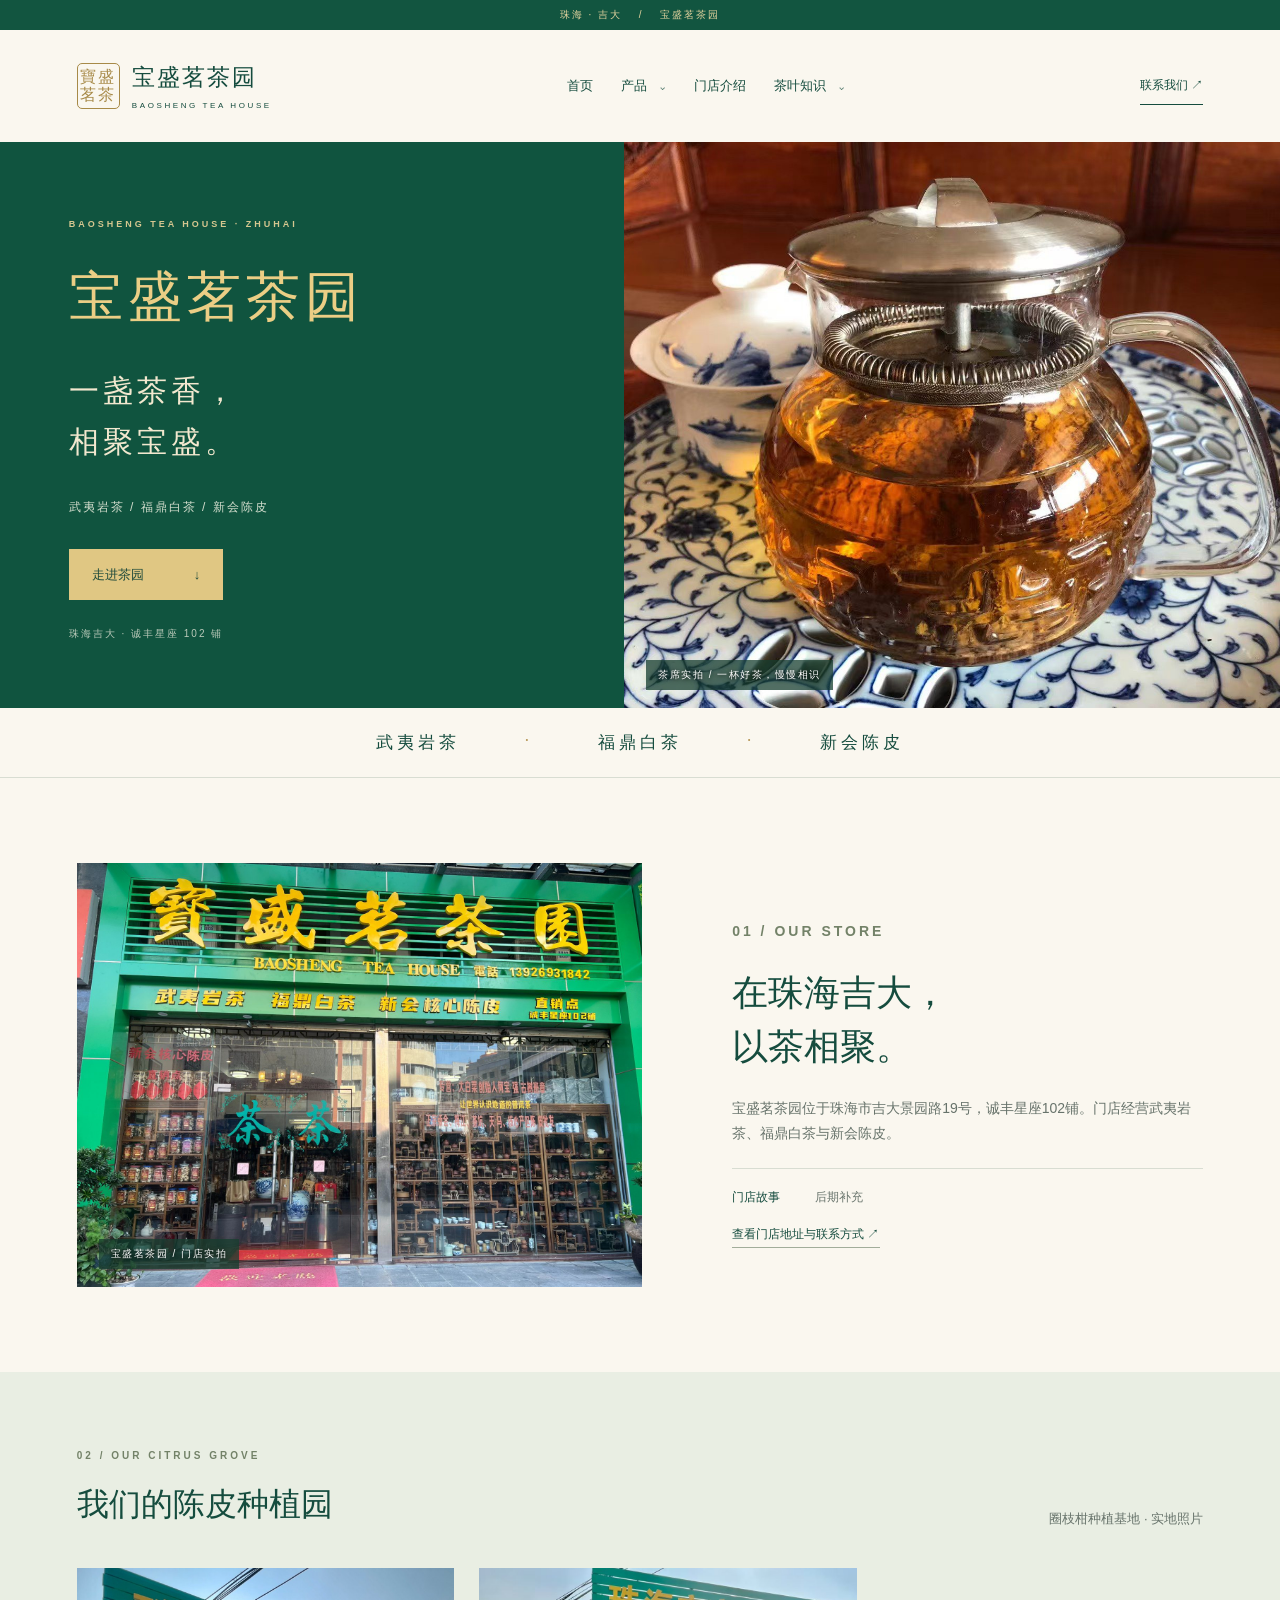
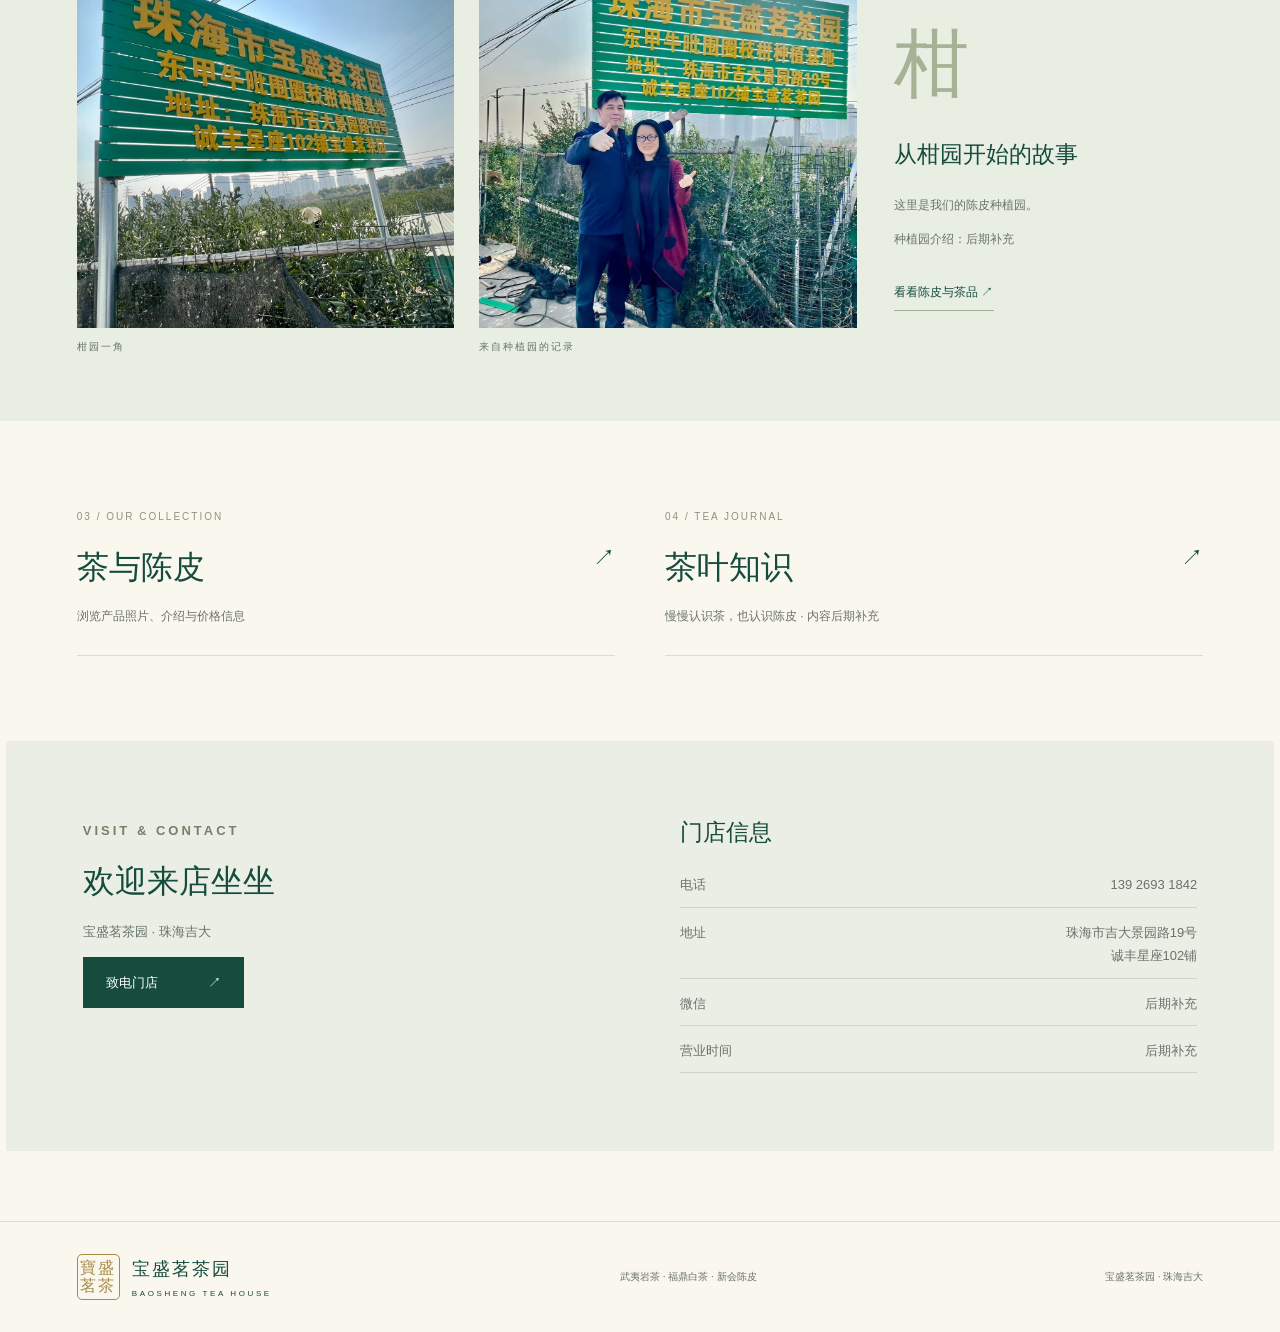
==== commit bafe75f7: "Refresh tea shop branding with storefront, citrus grove and product photographs" ====
--- a/index.html
+++ b/index.html
@@ -1,5 +1,7 @@
-<!doctype html><html lang="zh-CN"><head><meta charset="utf-8"><meta name="viewport" content="width=device-width,initial-scale=1"><meta name="theme-color" content="#253d32"><meta name="description" content="宝盛茗茶园网站框架，门店、产品与茶叶知识内容后期补充。"><title>首页 · 宝盛茗茶园</title><link rel="stylesheet" href="style.css"></head><body data-page="home"><a class="skip" href="#main">跳到正文</a><div class="sample">宝盛茗茶园 · 网站框架预览</div><header><a class="brand" href="index.html"><span class="seal">宝盛</span><span>宝盛茗茶园<small>BAOSHENG TEA</small></span></a><nav aria-label="主导航"><a class="home-link" href="index.html">首页</a><details class="nav-group"><summary>产品 <span>⌄</span></summary><div class="nav-dropdown"><a class="menu-all" href="products.html">全部产品 ↗</a><div id="product-menu"></div></div></details><a href="index.html#story">门店介绍</a><details class="nav-group"><summary>茶叶知识 <span>⌄</span></summary><div class="nav-dropdown"><a class="menu-all" href="knowledge.html">全部茶叶知识 ↗</a><div id="knowledge-menu"></div></div></details></nav><a class="contact-link" href="index.html#contact">联系我们 ↗</a></header><main id="main"><section class="hero store-hero"><div class="hero-art"><svg viewBox="0 0 700 730" role="img" aria-label="青绿山水与陶制茶器的艺术插画"><defs><linearGradient id="bg" x2="0" y2="1"><stop stop-color="#b8c3ab"/><stop offset="1" stop-color="#e1dbbc"/></linearGradient><linearGradient id="pot" x2=".9" y2="1"><stop stop-color="#bd9270"/><stop offset=".6" stop-color="#916346"/><stop offset="1" stop-color="#68462f"/></linearGradient><linearGradient id="cloth" x2="1" y2=".4"><stop stop-color="#b6b198"/><stop offset="1" stop-color="#e5dfc6"/></linearGradient><filter id="shadow"><feGaussianBlur stdDeviation="12"/></filter></defs><path fill="url(#bg)" d="M0 0h700v730H0z"/><circle cx="490" cy="165" r="95" fill="#f0e9cc" opacity=".6"/><path d="M0 350Q110 160 270 310Q420 140 700 290V730H0" fill="#839681" opacity=".35"/><path d="M0 430Q130 230 330 390Q510 220 700 400V730H0" fill="#59715d" opacity=".35"/><path d="M0 490Q190 360 380 450Q550 360 700 470V730H0" fill="#344f3e" opacity=".45"/><path d="M0 567L700 490V730H0" fill="url(#cloth)"/><path d="M0 620l700-74M0 641l700-74M0 662l700-74" stroke="#9c9984" opacity=".23"/>
-<ellipse cx="372" cy="592" rx="173" ry="25" fill="#34382a" opacity=".27" filter="url(#shadow)"/><path d="M460 477C579 418 593 564 482 557" fill="none" stroke="#76523b" stroke-width="28"/><path d="M260 484C239 479 222 466 201 440L173 446C189 475 197 514 253 536" fill="url(#pot)"/><path d="M261 460C227 498 230 558 278 581C322 605 433 601 475 570C516 538 500 485 469 458Z" fill="url(#pot)"/><ellipse cx="365" cy="461" rx="106" ry="23" fill="#6f4d36"/><path d="M273 456Q364 399 460 456Z" fill="#aa7c59"/><ellipse cx="366" cy="428" rx="17" ry="10" fill="#785237"/><path d="M330 355q-24-35 1-72t-4-65M371 378q29-37 4-76t11-76" fill="none" stroke="#f2eedc" stroke-width="5" opacity=".45" stroke-linecap="round"/><ellipse cx="171" cy="625" rx="72" ry="15" fill="#8b8b71" opacity=".35"/><path d="M114 588Q120 645 170 645Q221 645 226 588" fill="#eae4cf"/><ellipse cx="170" cy="588" rx="56" ry="15" fill="#f5efda"/><ellipse cx="170" cy="590" rx="46" ry="10" fill="#967232"/><path d="M565 642q-15-60 52-112M571 611q-43-21-35-55q36 10 35 55M587 578q-7-39 29-51q8 30-29 51M564 631q34-29 62-7q-30 25-62 7" fill="#42593d" stroke="#42593d" stroke-width="3"/></svg><div class="image-caption"><span>门店图片</span><strong>图片后期填充</strong></div></div><div class="hero-copy"><p class="eyebrow">BAOSHENG TEA GARDEN</p><h1>宝盛茗茶园</h1><span class="small-rule"></span><h2>门店介绍</h2><p class="intro">后期补充</p><a class="button" href="#story">了解门店 <span>↓</span></a></div></section>
-<section class="store-story wrap" id="story"><div><p class="eyebrow">ABOUT OUR STORE</p><h2>关于宝盛茗茶园</h2><p>后期补充</p></div><div class="store-facts"><article><span>01</span><h3>门店故事</h3><p>后期补充</p></article><article><span>02</span><h3>门店特色</h3><p>后期补充</p></article><article><span>03</span><h3>到店体验</h3><p>后期补充</p></article></div></section>
-<section class="store-gallery wrap"><div class="section-head"><div><p class="eyebrow">THE SPACE</p><h2>门店环境</h2></div><p>后期补充</p></div><div class="gallery-grid"><div class="picture-placeholder"><span>门店外观</span><strong>图片后期填充</strong></div><div class="picture-placeholder"><span>门店内景</span><strong>图片后期填充</strong></div></div></section>
-<section class="explore-links wrap"><a href="products.html"><span>01 / PRODUCTS</span><h2>产品 <b>↗</b></h2><p>查看产品目录</p></a><a href="knowledge.html"><span>02 / TEA JOURNAL</span><h2>茶叶知识 <b>↗</b></h2><p>查看文章目录</p></a></section><section class="contact wrap" id="contact"><div><p class="eyebrow">CONTACT</p><h2>联系我们</h2><p>后期补充</p></div><div class="contact-info"><h3>联系信息</h3><p>微信 <span>后期补充</span></p><p>电话 <span>后期补充</span></p><p>地址 <span>后期补充</span></p><p>营业时间 <span>后期补充</span></p></div></section></main><footer><a class="brand" href="index.html"><span class="seal">宝盛</span><span>宝盛茗茶园<small>BAOSHENG TEA</small></span></a><p>内容后期补充</p><small>网站框架预览 · 暂无交易功能</small></footer><script src="content.js"></script><script src="app.js"></script></body></html>+<!doctype html><html lang="zh-CN"><head><meta charset="utf-8"><meta name="viewport" content="width=device-width,initial-scale=1"><meta name="theme-color" content="#253d32"><meta name="description" content="宝盛茗茶园，位于珠海吉大景园路19号诚丰星座102铺。探索武夷岩茶、福鼎白茶、新会陈皮与我们的陈皮种植园。"><title>首页 · 宝盛茗茶园</title><link rel="stylesheet" href="style.css"></head><body data-page="home"><a class="skip" href="#main">跳到正文</a><div class="sample">珠海 · 吉大　 /　 宝盛茗茶园</div><header><a class="brand" href="index.html"><span class="seal" aria-hidden="true">寶盛<br>茗茶</span><span>宝盛茗茶园<small>BAOSHENG TEA HOUSE</small></span></a><nav aria-label="主导航"><a class="home-link" href="index.html">首页</a><details class="nav-group"><summary>产品 <span>⌄</span></summary><div class="nav-dropdown"><a class="menu-all" href="products.html">全部产品 ↗</a><div id="product-menu"></div></div></details><a href="index.html#story">门店介绍</a><details class="nav-group"><summary>茶叶知识 <span>⌄</span></summary><div class="nav-dropdown"><a class="menu-all" href="knowledge.html">全部茶叶知识 ↗</a><div id="knowledge-menu"></div></div></details></nav><a class="contact-link" href="index.html#contact">联系我们 ↗</a></header><main id="main">
+<section class="tea-hero"><div class="tea-hero-copy"><p class="eyebrow">BAOSHENG TEA HOUSE · ZHUHAI</p><h1>宝盛茗茶园</h1><p class="hero-tagline">一盏茶香，<br>相聚宝盛。</p><p class="hero-specialties">武夷岩茶 / 福鼎白茶 / 新会陈皮</p><a class="button gold-button" href="#story">走进茶园 <span>↓</span></a><span class="hero-location">珠海吉大 · 诚丰星座 102 铺</span></div><div class="tea-hero-photo"><img src="assets/tea-table.jpg" alt="店内茶席：玻璃茶壶中透亮的茶汤与茶具" fetchpriority="high"><span class="photo-label">茶席实拍 / 一杯好茶，慢慢相识</span></div></section>
+<div class="specialty-band"><span>武夷岩茶</span><i>·</i><span>福鼎白茶</span><i>·</i><span>新会陈皮</span></div>
+<section class="store-feature wrap" id="story"><div class="feature-image"><img src="assets/store.jpg" alt="宝盛茗茶园门店外观，翠绿色招牌与金色店名" loading="lazy"><span class="photo-label">宝盛茗茶园 / 门店实拍</span></div><div class="feature-copy"><p class="eyebrow">01 / OUR STORE</p><h2>在珠海吉大，<br>以茶相聚。</h2><p>宝盛茗茶园位于珠海市吉大景园路19号，诚丰星座102铺。门店经营武夷岩茶、福鼎白茶与新会陈皮。</p><div class="editorial-note"><span>门店故事</span><p>后期补充</p></div><a class="text-link" href="#contact">查看门店地址与联系方式 ↗</a></div></section>
+<section class="orchard-section"><div class="wrap"><div class="section-head"><div><p class="eyebrow">02 / OUR CITRUS GROVE</p><h2>我们的陈皮种植园</h2></div><p>圈枝柑种植基地 · 实地照片</p></div><div class="orchard-grid"><figure><img src="assets/orchard.jpg" alt="陈皮种植园的基地标牌与周围柑树" loading="lazy"><figcaption>柑园一角</figcaption></figure><figure><img src="assets/orchard-people.jpg" alt="圈枝柑种植基地实地合影" loading="lazy"><figcaption>来自种植园的记录</figcaption></figure><div class="orchard-copy"><span class="large-char" aria-hidden="true">柑</span><h3>从柑园开始的故事</h3><p>这里是我们的陈皮种植园。</p><p>种植园介绍：后期补充</p><a class="text-link" href="products.html">看看陈皮与茶品 ↗</a></div></div></div></section>
+<section class="explore-links wrap"><a href="products.html"><span>03 / OUR COLLECTION</span><h2>茶与陈皮 <b>↗</b></h2><p>浏览产品照片、介绍与价格信息</p></a><a href="knowledge.html"><span>04 / TEA JOURNAL</span><h2>茶叶知识 <b>↗</b></h2><p>慢慢认识茶，也认识陈皮 · 内容后期补充</p></a></section>
+<section class="contact wrap" id="contact"><div><p class="eyebrow">VISIT & CONTACT</p><h2>欢迎来店坐坐</h2><p>宝盛茗茶园 · 珠海吉大</p><a class="button" href="tel:13926931842">致电门店 <span>↗</span></a></div><div class="contact-info"><h3>门店信息</h3><p>电话 <a href="tel:13926931842">139 2693 1842</a></p><p>地址 <span>珠海市吉大景园路19号<br>诚丰星座102铺</span></p><p>微信 <span>后期补充</span></p><p>营业时间 <span>后期补充</span></p></div></section></main><footer><a class="brand" href="index.html"><span class="seal" aria-hidden="true">寶盛<br>茗茶</span><span>宝盛茗茶园<small>BAOSHENG TEA HOUSE</small></span></a><p>武夷岩茶 · 福鼎白茶 · 新会陈皮</p><small>宝盛茗茶园 · 珠海吉大</small></footer><script src="content.js"></script><script src="app.js"></script></body></html>
--- a/style.css
+++ b/style.css
@@ -1 +1,6 @@
 :root{--ink:#293f33;--paper:#f7f5ee;--muted:#7c8577;--line:#d9dece;--soft:#e9ecdf;--serif:'Songti SC','STSong','SimSun',serif}*{box-sizing:border-box}html{scroll-behavior:smooth;scroll-padding-top:30px}body{margin:0;background:var(--paper);color:var(--ink);font:15px/1.8 Arial,'Microsoft YaHei',sans-serif}a{color:inherit;text-decoration:none}button,input,summary{font:inherit}a,summary,input{-webkit-tap-highlight-color:transparent}a:focus-visible,summary:focus-visible,input:focus-visible{outline:2px solid #a77546;outline-offset:5px}button,summary{cursor:pointer}.skip{position:absolute;top:-100px;background:var(--ink);color:white;padding:10px;z-index:20}.skip:focus{top:0}.sample{text-align:center;background:#273e32;color:#dce3d2;padding:6px;font-size:10px;letter-spacing:2px}header{max-width:1440px;margin:auto;padding:0 6%;height:112px;display:flex;align-items:center;justify-content:space-between;gap:25px;position:relative;z-index:5}.brand{display:flex;align-items:center;gap:12px;font:23px var(--serif);letter-spacing:2px;white-space:nowrap}.brand small{display:block;font:8px Arial;letter-spacing:4px;margin-top:8px}.seal{border:1px solid #946244;color:#946244;width:40px;height:46px;display:grid;place-items:center;writing-mode:vertical-rl;font-size:18px;letter-spacing:3px}header nav{display:flex;align-items:center;gap:28px;font-size:13px}header nav>a:hover,summary:hover{color:#987349}.contact-link{font-size:12px;border-bottom:1px solid var(--ink);padding:8px 0}.nav-group{position:relative}.nav-group summary{list-style:none;display:flex;align-items:center;gap:12px;padding:16px 0}.nav-group summary::-webkit-details-marker{display:none}.nav-group[open] summary{color:#93714b}.nav-group[open] summary span{transform:rotate(180deg)}.nav-dropdown{position:absolute;top:100%;left:-25px;width:230px;background:var(--paper);border:1px solid var(--line);box-shadow:0 12px 25px #273e3218;padding:12px;max-height:65vh;overflow-y:auto}.nav-dropdown a{display:block;padding:10px 14px;font-size:13px;border-bottom:1px solid #d9dece70}.nav-dropdown a:hover{background:var(--soft)}.nav-dropdown .menu-all{color:#8b6b45;font-size:12px;border-bottom:1px solid var(--line)}.wrap{max-width:1440px;margin:auto;padding:65px 6%}.eyebrow{font-size:10px;letter-spacing:3px;font-weight:600;color:#738268}h1,h2,h3{font-family:var(--serif);font-weight:400}h1{font-size:48px;line-height:1.4}h2{font-size:32px;line-height:1.5;margin:15px 0}h3{font-size:23px;line-height:1.5}p{color:var(--muted)}.hero{max-width:1440px;margin:auto;display:grid;grid-template-columns:1.05fr 1fr;gap:7%;padding:10px 6% 65px}.hero-art{position:relative;min-height:490px;overflow:hidden;background:#c7cfb8}.hero-art svg{display:block;position:absolute;width:100%;height:100%;inset:0;opacity:.65}.image-caption{position:absolute;left:25px;bottom:25px;right:25px;padding:18px 23px;background:#f7f5eeec;border:1px solid #fff8;display:flex;justify-content:space-between;gap:15px;align-items:center}.image-caption span{font-size:11px;letter-spacing:2px;color:var(--muted)}.image-caption strong{font:20px var(--serif);font-weight:400}.hero-copy{align-self:center;padding:25px 0}.hero h1{font-size:clamp(35px,3.9vw,57px);white-space:nowrap;letter-spacing:2px;margin:24px 0}.hero h2{font-size:24px}.hero .intro{min-height:68px;font-size:14px}.small-rule{display:block;width:38px;height:1px;background:#a8b29c;margin:30px 0}.button{display:inline-flex;gap:50px;align-items:center;justify-content:space-between;background:var(--ink);color:white;padding:14px 23px;font-size:13px}.button:hover{background:#466044}.store-story{border-top:1px solid var(--line);display:grid;grid-template-columns:1fr 1.5fr;gap:70px}.store-story>div>p{font-size:13px}.store-facts{display:grid;grid-template-columns:repeat(3,1fr);gap:25px}.store-facts article{padding-top:20px}.store-facts span{font-size:12px;color:#a9b298}.store-facts h3{font-size:20px}.store-facts p{font-size:13px}.store-gallery{background:var(--soft)}.section-head{display:flex;justify-content:space-between;align-items:end;gap:25px}.section-head>p{font-size:13px}.gallery-grid{display:grid;grid-template-columns:1fr 1fr;gap:25px;margin-top:22px}.picture-placeholder{background:#e5e8dc;min-height:245px;display:flex;align-items:center;justify-content:center;flex-direction:column;gap:13px;border:1px dashed #b0bba1;color:#7f8b73}.picture-placeholder span{font-size:11px;letter-spacing:2px}.picture-placeholder strong{font:19px var(--serif);font-weight:400}.gallery-grid .picture-placeholder{background:#f3f3e9;min-height:280px}.explore-links{display:grid;grid-template-columns:1fr 1fr;gap:50px}.explore-links>a{padding:15px 0;border-bottom:1px solid var(--line)}.explore-links>a:hover h2{color:#99774e}.explore-links span{font-size:10px;letter-spacing:2px;color:#8b947e}.explore-links h2{display:flex;justify-content:space-between}.explore-links b{font:22px Arial}.explore-links p{font-size:12px}.contact{display:grid;grid-template-columns:1fr 1fr;gap:80px;background:var(--soft);max-width:1268px;margin:20px auto 70px}.contact p{font-size:13px}.contact-info h3{margin-top:10px}.contact-info p{display:flex;justify-content:space-between;border-bottom:1px solid #cfd5c3;padding-bottom:10px}footer{border-top:1px solid var(--line);padding:32px 6%;display:flex;align-items:center;justify-content:space-between;gap:20px}footer .brand{font-size:18px}footer p,footer>small{font-size:10px;color:var(--muted)}.page-heading{padding-top:25px;padding-bottom:30px;background:#edf0e4}.page-heading h1{margin:20px 0}.page-heading>p:last-child{font-size:13px}.breadcrumb{font-size:12px;color:#8e9586;margin:0 0 30px}.breadcrumb a{color:#52664d}.catalog-layout{display:grid;grid-template-columns:220px 1fr;gap:55px;padding-top:45px;min-height:65vh}.catalog-sidebar h2{font:20px var(--serif);margin:0 0 25px}.catalog-sidebar label{display:block;font-size:11px;color:var(--muted);margin-bottom:7px}.catalog-sidebar input{width:100%;min-width:0;background:transparent;border:1px solid #c9d1bd;padding:11px;font-size:12px;color:var(--ink);border-radius:0}.catalog-sidebar #catalog-count{font-size:11px;margin:12px 0}.catalog-list{display:flex;flex-direction:column;max-height:55vh;overflow-y:auto}.catalog-list a{border-bottom:1px solid var(--line);padding:12px;font-size:13px}.catalog-list a:hover,.catalog-list a.selected{background:var(--soft);color:#3d5236}.catalog-list a.selected{border-left:3px solid #586e43}.catalog-main>.section-head h2{font-size:23px;margin:0 0 25px}.catalog-cards{display:grid;grid-template-columns:repeat(2,minmax(0,1fr));gap:35px 25px}.catalog-card{display:block;min-width:0;border-bottom:1px solid var(--line);padding-bottom:20px}.catalog-card:hover h3{color:#a07c4e}.catalog-card .picture-placeholder{min-height:220px}.catalog-card h3{margin:17px 0 8px}.catalog-card p{font-size:12px;margin:7px 0}.catalog-card .price-preview{color:#68795a}.card-more{display:block;font-size:12px;margin-top:18px}.article-number{font:43px var(--serif);color:#b4bea6;display:block;margin:10px 0 22px}.catalog-sidebar .text-link{display:block;font-size:12px;margin-top:25px}.detail-wrap{padding-top:25px;min-height:75vh}.detail-layout{display:grid;grid-template-columns:210px minmax(0,1fr);gap:55px}.product-overview{display:grid;grid-template-columns:minmax(0,1.05fr) minmax(0,1fr);gap:35px}.product-picture{min-height:340px}.product-summary{padding-top:8px}.product-summary h1{font-size:38px;margin:20px 0}.detail-price{color:#967145;font-size:18px;border-bottom:1px solid var(--line);padding-bottom:25px}.specs{display:grid;grid-template-columns:60px 1fr;gap:15px;font-size:12px;color:var(--muted)}.specs dd{margin:0}.detail-section{border-top:1px solid var(--line);margin-top:40px;padding-top:15px}.detail-section h2{font-size:25px}.detail-section p{font-size:14px;white-space:pre-wrap;overflow-wrap:anywhere}.detail-pager{display:flex;justify-content:space-between;flex-wrap:wrap;gap:20px;border-top:1px solid var(--line);padding:25px 0 0;margin-top:50px;font-size:12px}.article-body{min-height:270px}.article-description{font-size:14px}.detail-content>h1{margin-top:20px;font-size:40px}#empty-result{padding:35px;background:var(--soft);font-size:14px}[hidden]{display:none!important}@media(max-width:1000px){header{padding:0 4%;gap:15px}header nav{gap:18px}.brand{font-size:20px}.contact-link{display:none}.hero{padding-left:4%;padding-right:4%;gap:5%}.hero-art{min-height:420px}.wrap{padding-left:4%;padding-right:4%}.catalog-layout,.detail-layout{grid-template-columns:180px minmax(0,1fr);gap:30px}.store-story{gap:35px;grid-template-columns:1fr}.contact{margin:15px 4% 50px}.product-overview{grid-template-columns:1fr}.product-picture{min-height:290px}.product-summary h1{font-size:32px}.product-summary .eyebrow{margin-top:0}}@media(max-width:640px){header{height:auto;min-height:115px;flex-wrap:wrap;justify-content:center;gap:6px;padding-top:18px;padding-bottom:5px}.brand{font-size:21px}header nav{justify-content:space-between;width:100%;gap:10px;font-size:12px}header nav>a{padding:13px 0}.nav-group summary{padding:13px 0;gap:8px}.nav-dropdown{left:0;width:200px}.nav-group:last-child .nav-dropdown{left:auto;right:0}.hero{display:flex;flex-direction:column-reverse;padding-top:15px;gap:25px;padding-bottom:35px}.hero-copy{width:100%;padding:10px 0}.hero h1{font-size:39px;letter-spacing:1px;margin:15px 0}.hero h2{font-size:21px}.small-rule{margin:20px 0}.hero .intro{min-height:20px;margin-bottom:20px}.hero-art{min-height:360px;width:100%}.image-caption{left:18px;right:18px;bottom:18px;padding:15px}.image-caption strong{font-size:18px}.wrap{padding-top:35px;padding-bottom:35px}h2{font-size:27px}.store-facts{grid-template-columns:1fr;gap:0}.store-facts article{display:grid;grid-template-columns:35px 1fr 1fr;align-items:center;border-bottom:1px solid var(--line);padding:14px 0;gap:10px}.store-facts h3{margin:0;font-size:18px}.store-facts p{text-align:right}.store-story{gap:12px}.gallery-grid{grid-template-columns:1fr;gap:15px}.gallery-grid .picture-placeholder{min-height:220px}.explore-links{gap:22px}.explore-links h2{font-size:24px}.explore-links span{font-size:8px;letter-spacing:1px}.contact{grid-template-columns:1fr;gap:5px;padding:25px}.contact h2{margin:10px 0}.contact-info h3{font-size:21px}footer{flex-wrap:wrap;padding:25px 4%;gap:15px}footer>small{width:100%}.page-heading h1{font-size:37px}.catalog-layout,.detail-layout{grid-template-columns:1fr;gap:30px}.catalog-sidebar{border-bottom:1px solid var(--line);padding-bottom:20px}.catalog-sidebar h2{font-size:18px;margin-bottom:15px}.catalog-list{flex-direction:row;max-height:none;overflow-x:auto;gap:8px;padding:5px 0}.catalog-list a{white-space:nowrap;background:#edf0e4;border:1px solid var(--line);padding:8px 12px;font-size:12px}.catalog-list a.selected{border:1px solid var(--ink)}.catalog-cards{gap:25px 15px}.catalog-card .picture-placeholder{min-height:155px}.catalog-card .picture-placeholder strong{font-size:15px}.catalog-card h3{font-size:21px}.product-picture{min-height:300px}.detail-layout .catalog-sidebar .text-link{margin-top:12px}.detail-content>h1{font-size:32px}.breadcrumb{margin-bottom:20px}.article-body{min-height:200px}}@media(prefers-reduced-motion:reduce){html{scroll-behavior:auto}}
+
+/* Brand palette inspired by the storefront. */
+:root{--ink:#154c3e;--paper:#faf7ef;--muted:#67736b;--line:#d8ddd2;--soft:#ebeee4;--gold:#dfc37d}img{max-width:100%;display:block}.sample{background:#125540;color:#e3d39e}.seal{writing-mode:horizontal-tb;display:flex;align-items:center;justify-content:center;text-align:center;line-height:1.15;letter-spacing:2px;font-size:16px;width:43px;height:46px;border:1px solid #a78a48;color:#a78a48;border-radius:5px}.brand small{letter-spacing:2.6px}.tea-hero{max-width:1440px;margin:auto;display:grid;grid-template-columns:1fr 1.05fr;background:#10543f;min-height:540px}.tea-hero-copy{padding:65px 11%;position:relative;color:#f5e8c1}.tea-hero .eyebrow{color:#d6c790;font-size:9px}.tea-hero h1{font-size:clamp(38px,4.2vw,60px);letter-spacing:5px;margin:28px 0 20px;color:#ebce85}.hero-tagline{font:30px/1.7 var(--serif);letter-spacing:4px;color:#f2e8cf}.hero-specialties{color:#d4dece;font-size:12px;letter-spacing:2px;margin:23px 0 30px}.gold-button{background:#e0c783;color:#204b3b}.gold-button:hover{background:#f1d99b}.hero-location{display:block;color:#b9c9b9;font-size:10px;letter-spacing:2px;margin-top:25px}.tea-hero-photo{position:relative;min-width:0}.tea-hero-photo>img{width:100%;height:100%;object-fit:cover}.photo-label{position:absolute;bottom:18px;left:22px;color:#fff;font-size:10px;letter-spacing:1.5px;text-shadow:0 1px 4px #000;background:#163d2fbd;padding:6px 12px}.specialty-band{display:flex;justify-content:center;gap:65px;padding:23px 4%;border-bottom:1px solid var(--line);font:17px var(--serif);letter-spacing:4px}.specialty-band i{color:#b39350;font-style:normal}.store-feature{display:grid;grid-template-columns:1.2fr 1fr;gap:8%;align-items:center;padding-top:85px;padding-bottom:85px}.feature-image{position:relative}.feature-image img{width:100%;height:auto}.feature-copy h2{font-size:36px;margin:22px 0}.feature-copy>p{font-size:14px}.editorial-note{border-top:1px solid var(--line);margin-top:22px;padding:18px 0 10px;display:flex;gap:35px;font-size:12px}.editorial-note p{margin:0}.text-link{font-size:12px;border-bottom:1px solid #a2ad9a;padding-bottom:6px}.orchard-section{background:#e9eee3}.orchard-grid{display:grid;grid-template-columns:1fr 1fr .85fr;gap:25px;margin-top:25px;align-items:center}.orchard-grid figure{margin:0}.orchard-grid img{width:100%;height:360px;object-fit:cover;object-position:center}.orchard-grid figcaption{font-size:10px;color:var(--muted);padding-top:10px;letter-spacing:2px}.orchard-copy{padding-left:12px}.large-char{font:75px var(--serif);color:#a6b295}.orchard-copy h3{font-size:23px}.orchard-copy p{font-size:12px}.orchard-copy .text-link{display:inline-block;margin-top:20px}.contact-info p{gap:25px}.contact-info span{text-align:right}.catalog-photo{background:#eeece5;aspect-ratio:4/3;overflow:hidden}.catalog-photo img{width:100%;height:100%;object-fit:contain}.product-picture{background:#eeece5;display:flex;align-items:center;justify-content:center;overflow:hidden}.product-picture img{width:100%;max-height:480px;object-fit:contain}.product-gallery{display:grid;grid-template-columns:repeat(2,minmax(0,1fr));gap:16px;margin-top:20px}.product-gallery img{width:100%;height:240px;object-fit:contain;background:#eeece5}
+@media(max-width:1000px){.tea-hero-copy{padding:45px 8%}.tea-hero{min-height:490px}.orchard-grid{grid-template-columns:1fr 1fr}.orchard-copy{grid-column:1/-1;padding:0}.large-char{display:none}.orchard-copy h3{margin-top:8px}.store-feature{gap:5%}.feature-copy h2{font-size:30px}}
+@media(max-width:640px){.tea-hero{grid-template-columns:1fr;min-height:0}.tea-hero-copy{padding:30px 6% 35px}.tea-hero h1{font-size:39px;letter-spacing:3px;margin:20px 0}.hero-tagline{font-size:25px;margin:16px 0}.hero-tagline br{display:none}.hero-specialties{font-size:11px;letter-spacing:1px}.tea-hero-photo{height:300px}.tea-hero-photo>img{object-position:center}.hero-location{margin-top:20px}.specialty-band{gap:15px;font-size:13px;letter-spacing:1px;padding:21px 4%}.store-feature{grid-template-columns:1fr;gap:24px;padding-top:40px;padding-bottom:40px}.feature-copy h2{font-size:29px}.orchard-grid{gap:13px}.orchard-grid img{height:250px}.orchard-grid figcaption{font-size:9px;letter-spacing:0}.section-head{align-items:start;flex-direction:column;gap:0}.section-head h2{margin-bottom:0}.section-head>p{font-size:11px}.orchard-copy{padding-top:15px}.product-gallery img{height:160px}.contact-info span{max-width:75%}.catalog-card h3{font-size:19px}.catalog-photo{aspect-ratio:1}.photo-label{font-size:9px;left:12px;bottom:12px}}
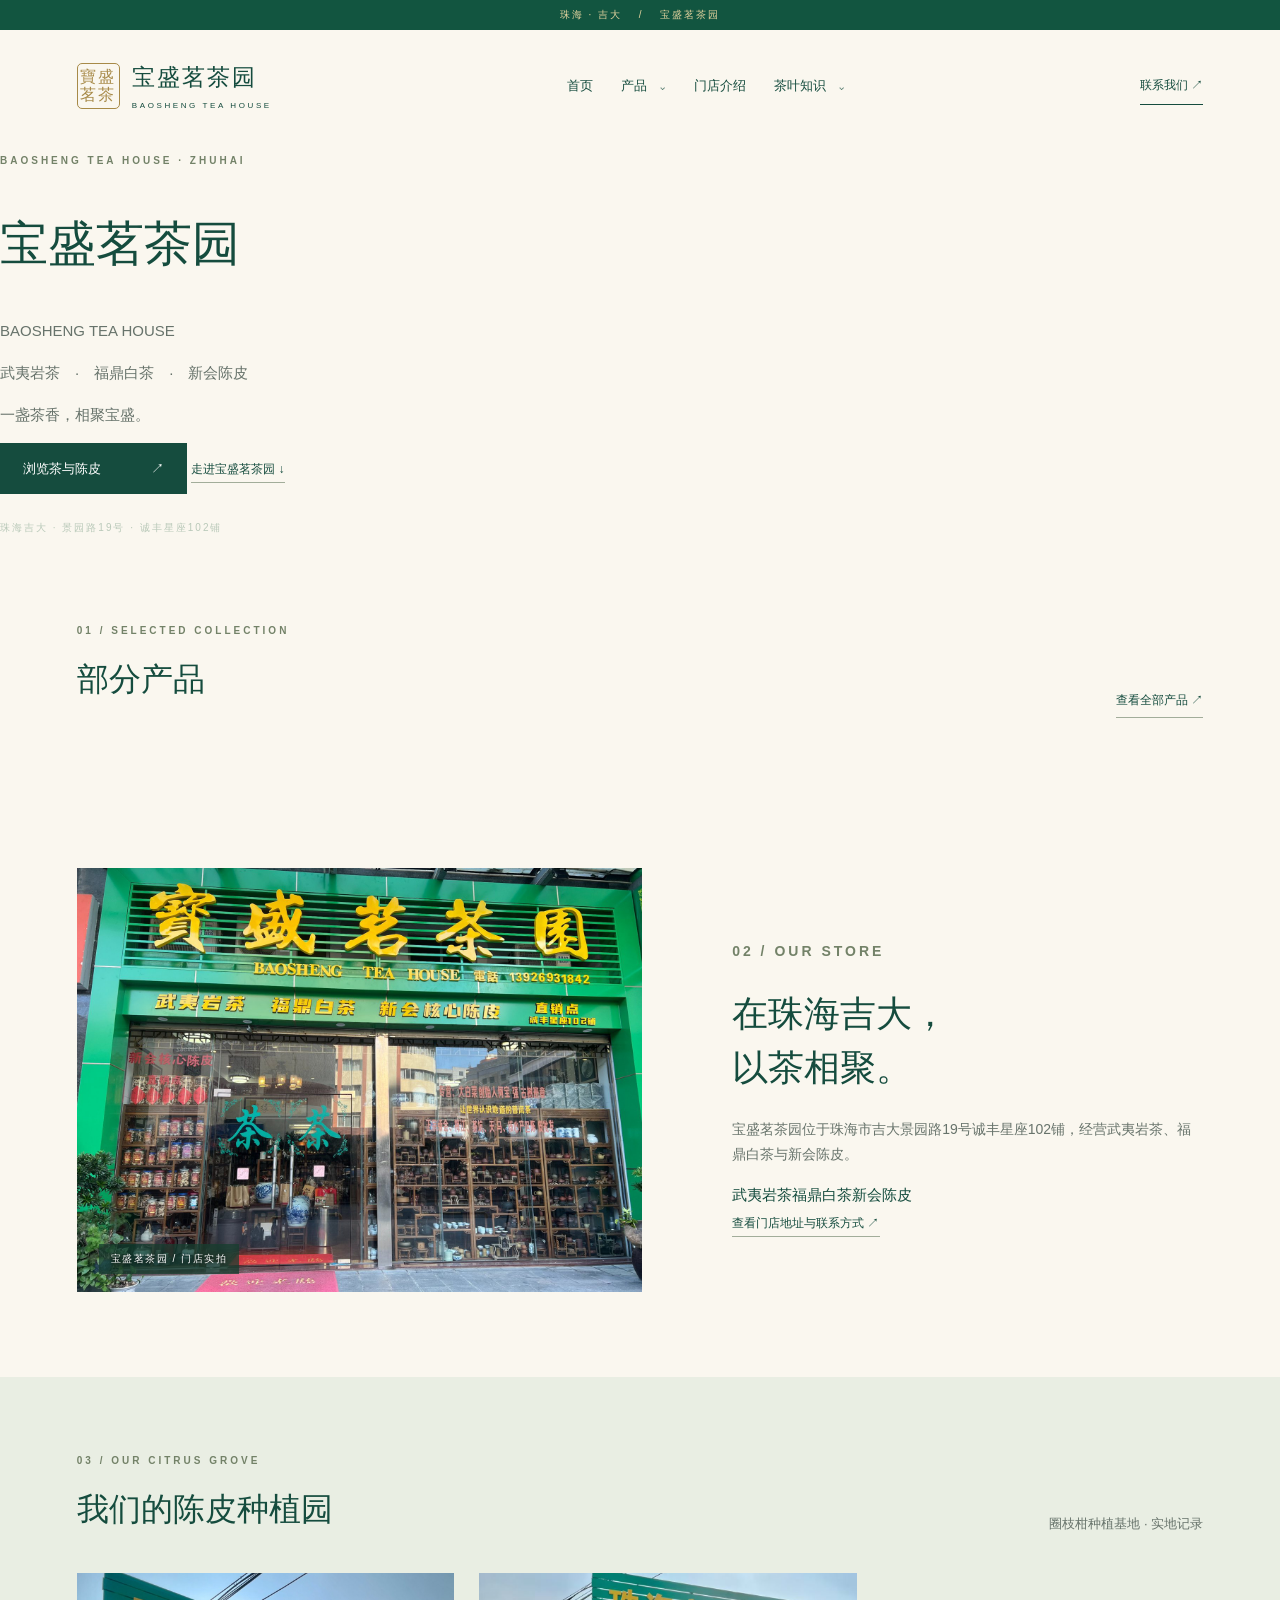
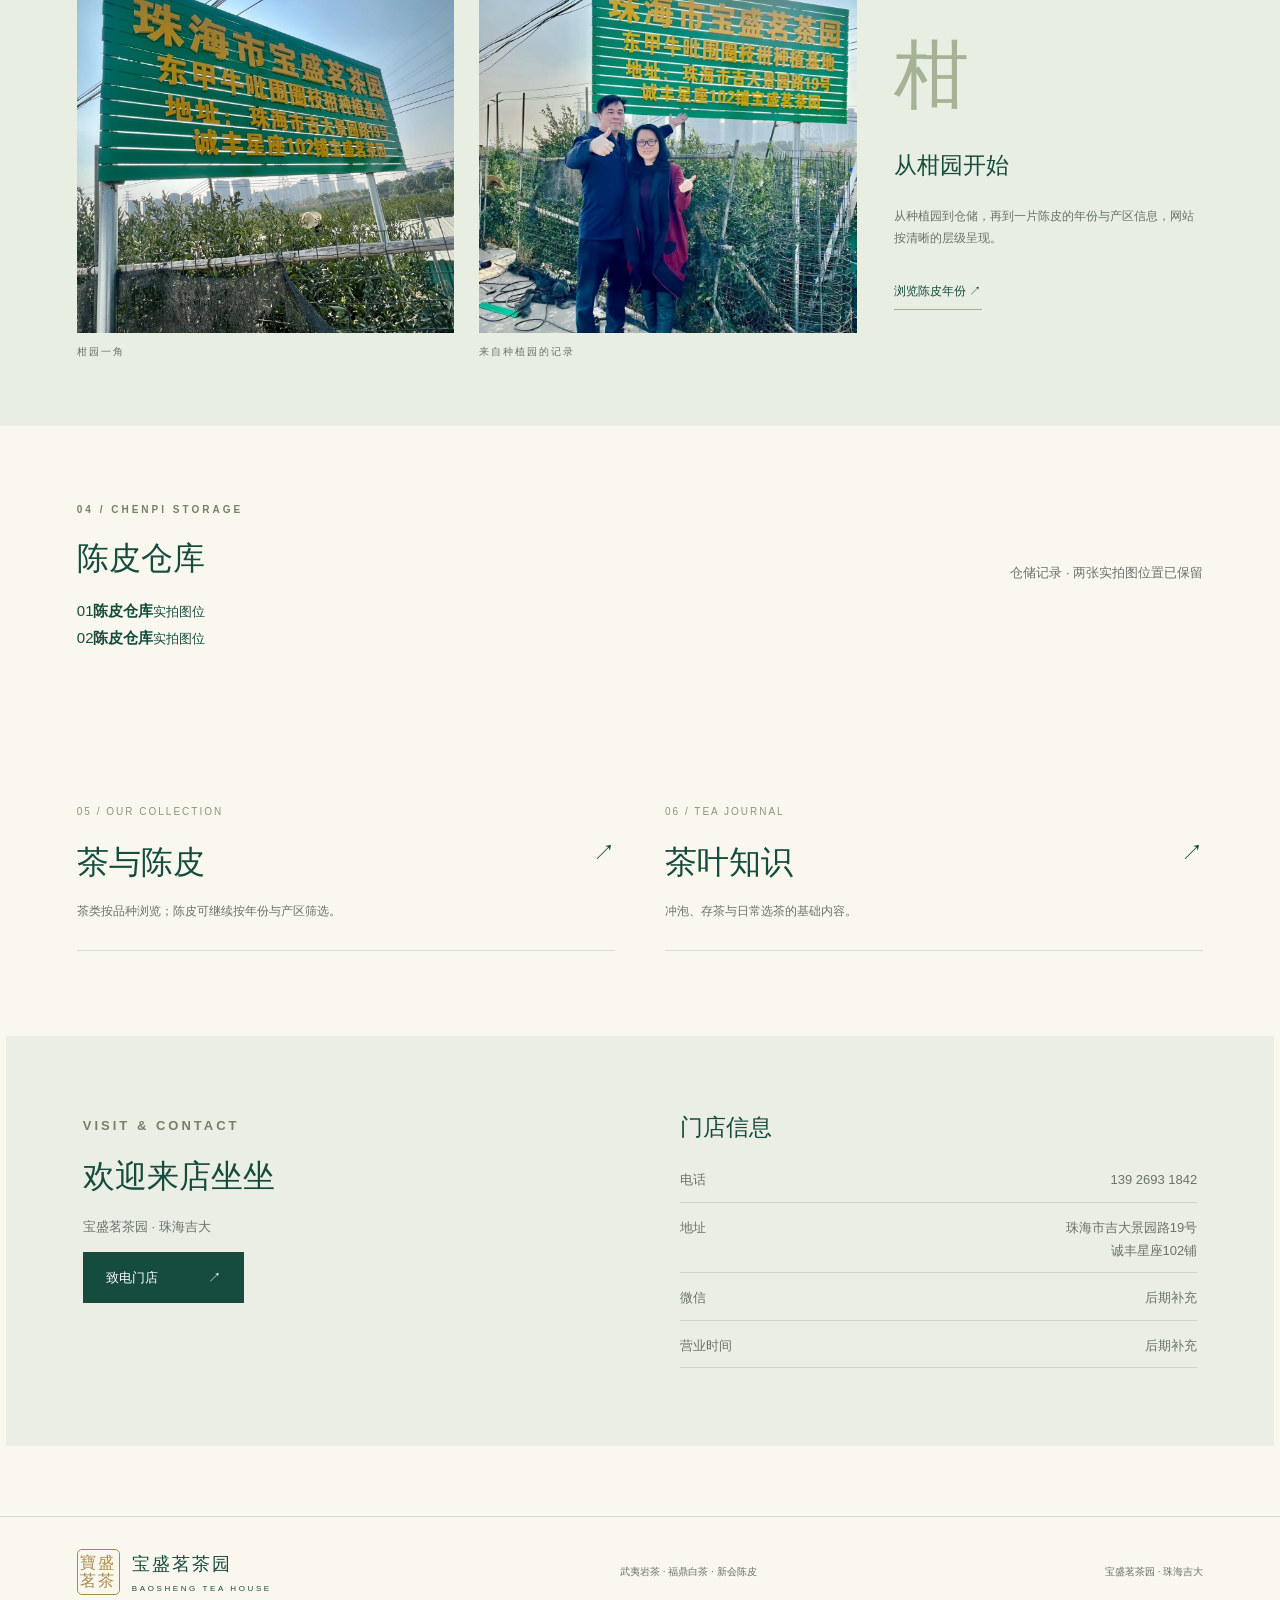
==== commit 59e19454: "Finish Baosheng site layout and product hierarchy" ====
--- a/index.html
+++ b/index.html
@@ -1,7 +1,98 @@
-<!doctype html><html lang="zh-CN"><head><meta charset="utf-8"><meta name="viewport" content="width=device-width,initial-scale=1"><meta name="theme-color" content="#253d32"><meta name="description" content="宝盛茗茶园，位于珠海吉大景园路19号诚丰星座102铺。探索武夷岩茶、福鼎白茶、新会陈皮与我们的陈皮种植园。"><title>首页 · 宝盛茗茶园</title><link rel="stylesheet" href="style.css"></head><body data-page="home"><a class="skip" href="#main">跳到正文</a><div class="sample">珠海 · 吉大　 /　 宝盛茗茶园</div><header><a class="brand" href="index.html"><span class="seal" aria-hidden="true">寶盛<br>茗茶</span><span>宝盛茗茶园<small>BAOSHENG TEA HOUSE</small></span></a><nav aria-label="主导航"><a class="home-link" href="index.html">首页</a><details class="nav-group"><summary>产品 <span>⌄</span></summary><div class="nav-dropdown"><a class="menu-all" href="products.html">全部产品 ↗</a><div id="product-menu"></div></div></details><a href="index.html#story">门店介绍</a><details class="nav-group"><summary>茶叶知识 <span>⌄</span></summary><div class="nav-dropdown"><a class="menu-all" href="knowledge.html">全部茶叶知识 ↗</a><div id="knowledge-menu"></div></div></details></nav><a class="contact-link" href="index.html#contact">联系我们 ↗</a></header><main id="main">
-<section class="tea-hero"><div class="tea-hero-copy"><p class="eyebrow">BAOSHENG TEA HOUSE · ZHUHAI</p><h1>宝盛茗茶园</h1><p class="hero-tagline">一盏茶香，<br>相聚宝盛。</p><p class="hero-specialties">武夷岩茶 / 福鼎白茶 / 新会陈皮</p><a class="button gold-button" href="#story">走进茶园 <span>↓</span></a><span class="hero-location">珠海吉大 · 诚丰星座 102 铺</span></div><div class="tea-hero-photo"><img src="assets/tea-table.jpg" alt="店内茶席：玻璃茶壶中透亮的茶汤与茶具" fetchpriority="high"><span class="photo-label">茶席实拍 / 一杯好茶，慢慢相识</span></div></section>
-<div class="specialty-band"><span>武夷岩茶</span><i>·</i><span>福鼎白茶</span><i>·</i><span>新会陈皮</span></div>
-<section class="store-feature wrap" id="story"><div class="feature-image"><img src="assets/store.jpg" alt="宝盛茗茶园门店外观，翠绿色招牌与金色店名" loading="lazy"><span class="photo-label">宝盛茗茶园 / 门店实拍</span></div><div class="feature-copy"><p class="eyebrow">01 / OUR STORE</p><h2>在珠海吉大，<br>以茶相聚。</h2><p>宝盛茗茶园位于珠海市吉大景园路19号，诚丰星座102铺。门店经营武夷岩茶、福鼎白茶与新会陈皮。</p><div class="editorial-note"><span>门店故事</span><p>后期补充</p></div><a class="text-link" href="#contact">查看门店地址与联系方式 ↗</a></div></section>
-<section class="orchard-section"><div class="wrap"><div class="section-head"><div><p class="eyebrow">02 / OUR CITRUS GROVE</p><h2>我们的陈皮种植园</h2></div><p>圈枝柑种植基地 · 实地照片</p></div><div class="orchard-grid"><figure><img src="assets/orchard.jpg" alt="陈皮种植园的基地标牌与周围柑树" loading="lazy"><figcaption>柑园一角</figcaption></figure><figure><img src="assets/orchard-people.jpg" alt="圈枝柑种植基地实地合影" loading="lazy"><figcaption>来自种植园的记录</figcaption></figure><div class="orchard-copy"><span class="large-char" aria-hidden="true">柑</span><h3>从柑园开始的故事</h3><p>这里是我们的陈皮种植园。</p><p>种植园介绍：后期补充</p><a class="text-link" href="products.html">看看陈皮与茶品 ↗</a></div></div></div></section>
-<section class="explore-links wrap"><a href="products.html"><span>03 / OUR COLLECTION</span><h2>茶与陈皮 <b>↗</b></h2><p>浏览产品照片、介绍与价格信息</p></a><a href="knowledge.html"><span>04 / TEA JOURNAL</span><h2>茶叶知识 <b>↗</b></h2><p>慢慢认识茶，也认识陈皮 · 内容后期补充</p></a></section>
-<section class="contact wrap" id="contact"><div><p class="eyebrow">VISIT & CONTACT</p><h2>欢迎来店坐坐</h2><p>宝盛茗茶园 · 珠海吉大</p><a class="button" href="tel:13926931842">致电门店 <span>↗</span></a></div><div class="contact-info"><h3>门店信息</h3><p>电话 <a href="tel:13926931842">139 2693 1842</a></p><p>地址 <span>珠海市吉大景园路19号<br>诚丰星座102铺</span></p><p>微信 <span>后期补充</span></p><p>营业时间 <span>后期补充</span></p></div></section></main><footer><a class="brand" href="index.html"><span class="seal" aria-hidden="true">寶盛<br>茗茶</span><span>宝盛茗茶园<small>BAOSHENG TEA HOUSE</small></span></a><p>武夷岩茶 · 福鼎白茶 · 新会陈皮</p><small>宝盛茗茶园 · 珠海吉大</small></footer><script src="content.js"></script><script src="app.js"></script></body></html>+<!doctype html>
+<html lang="zh-CN">
+<head>
+<meta charset="utf-8">
+<meta name="viewport" content="width=device-width,initial-scale=1">
+<meta name="theme-color" content="#154c3e">
+<meta name="description" content="宝盛茗茶园，位于珠海吉大景园路19号诚丰星座102铺。武夷岩茶、福鼎白茶、新会陈皮。">
+<title>首页 · 宝盛茗茶园</title>
+<link rel="stylesheet" href="style.css?v=20261005-2">
+</head>
+<body data-page="home">
+<a class="skip" href="#main">跳到正文</a>
+<div class="sample">珠海 · 吉大　 /　 宝盛茗茶园</div>
+<header>
+  <a class="brand" href="index.html"><span class="seal" aria-hidden="true">寶盛<br>茗茶</span><span>宝盛茗茶园<small>BAOSHENG TEA HOUSE</small></span></a>
+  <nav aria-label="主导航">
+    <a class="home-link" href="index.html">首页</a>
+    <details class="nav-group"><summary>产品 <span>⌄</span></summary><div class="nav-dropdown"><a class="menu-all" href="products.html">全部产品 ↗</a><div id="product-menu"></div></div></details>
+    <a href="#story">门店介绍</a>
+    <details class="nav-group"><summary>茶叶知识 <span>⌄</span></summary><div class="nav-dropdown"><a class="menu-all" href="knowledge.html">全部茶叶知识 ↗</a><div id="knowledge-menu"></div></div></details>
+  </nav>
+  <a class="contact-link" href="#contact">联系我们 ↗</a>
+</header>
+
+<main id="main">
+  <section class="wordmark-hero" aria-labelledby="hero-title">
+    <div class="wordmark-inner">
+      <p class="eyebrow">BAOSHENG TEA HOUSE · ZHUHAI</p>
+      <h1 id="hero-title"><span>宝盛</span>茗茶园</h1>
+      <p class="hero-en">BAOSHENG TEA HOUSE</p>
+      <div class="wordmark-rule" aria-hidden="true"></div>
+      <p class="wordmark-sub">武夷岩茶　·　福鼎白茶　·　新会陈皮</p>
+      <p class="wordmark-copy">一盏茶香，相聚宝盛。</p>
+      <div class="hero-actions">
+        <a class="button" href="products.html">浏览茶与陈皮 <span>↗</span></a>
+        <a class="text-link" href="#story">走进宝盛茗茶园 ↓</a>
+      </div>
+      <p class="hero-location">珠海吉大 · 景园路19号 · 诚丰星座102铺</p>
+    </div>
+  </section>
+
+  <section class="featured-products wrap">
+    <div class="section-head">
+      <div><p class="eyebrow">01 / SELECTED COLLECTION</p><h2>部分产品</h2></div>
+      <a class="text-link" href="products.html">查看全部产品 ↗</a>
+    </div>
+    <div id="featured-products" class="featured-grid" aria-live="polite"></div>
+  </section>
+
+  <section class="store-feature wrap" id="story">
+    <div class="feature-image"><img src="assets/store.jpg" alt="宝盛茗茶园门店外观" loading="lazy"><span class="photo-label">宝盛茗茶园 / 门店实拍</span></div>
+    <div class="feature-copy">
+      <p class="eyebrow">02 / OUR STORE</p>
+      <h2>在珠海吉大，<br>以茶相聚。</h2>
+      <p>宝盛茗茶园位于珠海市吉大景园路19号诚丰星座102铺，经营武夷岩茶、福鼎白茶与新会陈皮。</p>
+      <div class="store-meta"><span>武夷岩茶</span><span>福鼎白茶</span><span>新会陈皮</span></div>
+      <a class="text-link" href="#contact">查看门店地址与联系方式 ↗</a>
+    </div>
+  </section>
+
+  <section class="orchard-section">
+    <div class="wrap">
+      <div class="section-head"><div><p class="eyebrow">03 / OUR CITRUS GROVE</p><h2>我们的陈皮种植园</h2></div><p>圈枝柑种植基地 · 实地记录</p></div>
+      <div class="orchard-grid">
+        <figure><img src="assets/orchard.jpg" alt="陈皮种植园基地标牌与柑树" loading="lazy"><figcaption>柑园一角</figcaption></figure>
+        <figure><img src="assets/orchard-people.jpg" alt="圈枝柑种植基地实地合影" loading="lazy"><figcaption>来自种植园的记录</figcaption></figure>
+        <div class="orchard-copy"><span class="large-char" aria-hidden="true">柑</span><h3>从柑园开始</h3><p>从种植园到仓储，再到一片陈皮的年份与产区信息，网站按清晰的层级呈现。</p><a class="text-link" href="products.html?category=%E6%96%B0%E4%BC%9A%E9%99%88%E7%9A%AE">浏览陈皮年份 ↗</a></div>
+      </div>
+    </div>
+  </section>
+
+  <section class="warehouse-section wrap">
+    <div class="section-head">
+      <div><p class="eyebrow">04 / CHENPI STORAGE</p><h2>陈皮仓库</h2></div>
+      <p>仓储记录 · 两张实拍图位置已保留</p>
+    </div>
+    <div class="warehouse-grid">
+      <div class="warehouse-panel"><span>01</span><strong>陈皮仓库</strong><small>实拍图位</small></div>
+      <div class="warehouse-panel"><span>02</span><strong>陈皮仓库</strong><small>实拍图位</small></div>
+    </div>
+  </section>
+
+  <section class="explore-links wrap">
+    <a href="products.html"><span>05 / OUR COLLECTION</span><h2>茶与陈皮 <b>↗</b></h2><p>茶类按品种浏览；陈皮可继续按年份与产区筛选。</p></a>
+    <a href="knowledge.html"><span>06 / TEA JOURNAL</span><h2>茶叶知识 <b>↗</b></h2><p>冲泡、存茶与日常选茶的基础内容。</p></a>
+  </section>
+
+  <section class="contact wrap" id="contact">
+    <div><p class="eyebrow">VISIT & CONTACT</p><h2>欢迎来店坐坐</h2><p>宝盛茗茶园 · 珠海吉大</p><a class="button" href="tel:13926931842">致电门店 <span>↗</span></a></div>
+    <div class="contact-info"><h3>门店信息</h3><p>电话 <a href="tel:13926931842">139 2693 1842</a></p><p>地址 <span>珠海市吉大景园路19号<br>诚丰星座102铺</span></p><p>微信 <span>后期补充</span></p><p>营业时间 <span>后期补充</span></p></div>
+  </section>
+</main>
+
+<footer><a class="brand" href="index.html"><span class="seal" aria-hidden="true">寶盛<br>茗茶</span><span>宝盛茗茶园<small>BAOSHENG TEA HOUSE</small></span></a><p>武夷岩茶 · 福鼎白茶 · 新会陈皮</p><small>宝盛茗茶园 · 珠海吉大</small></footer>
+<script src="content.js?v=20261005-2"></script>
+<script src="app.js?v=20261005-2"></script>
+</body>
+</html>
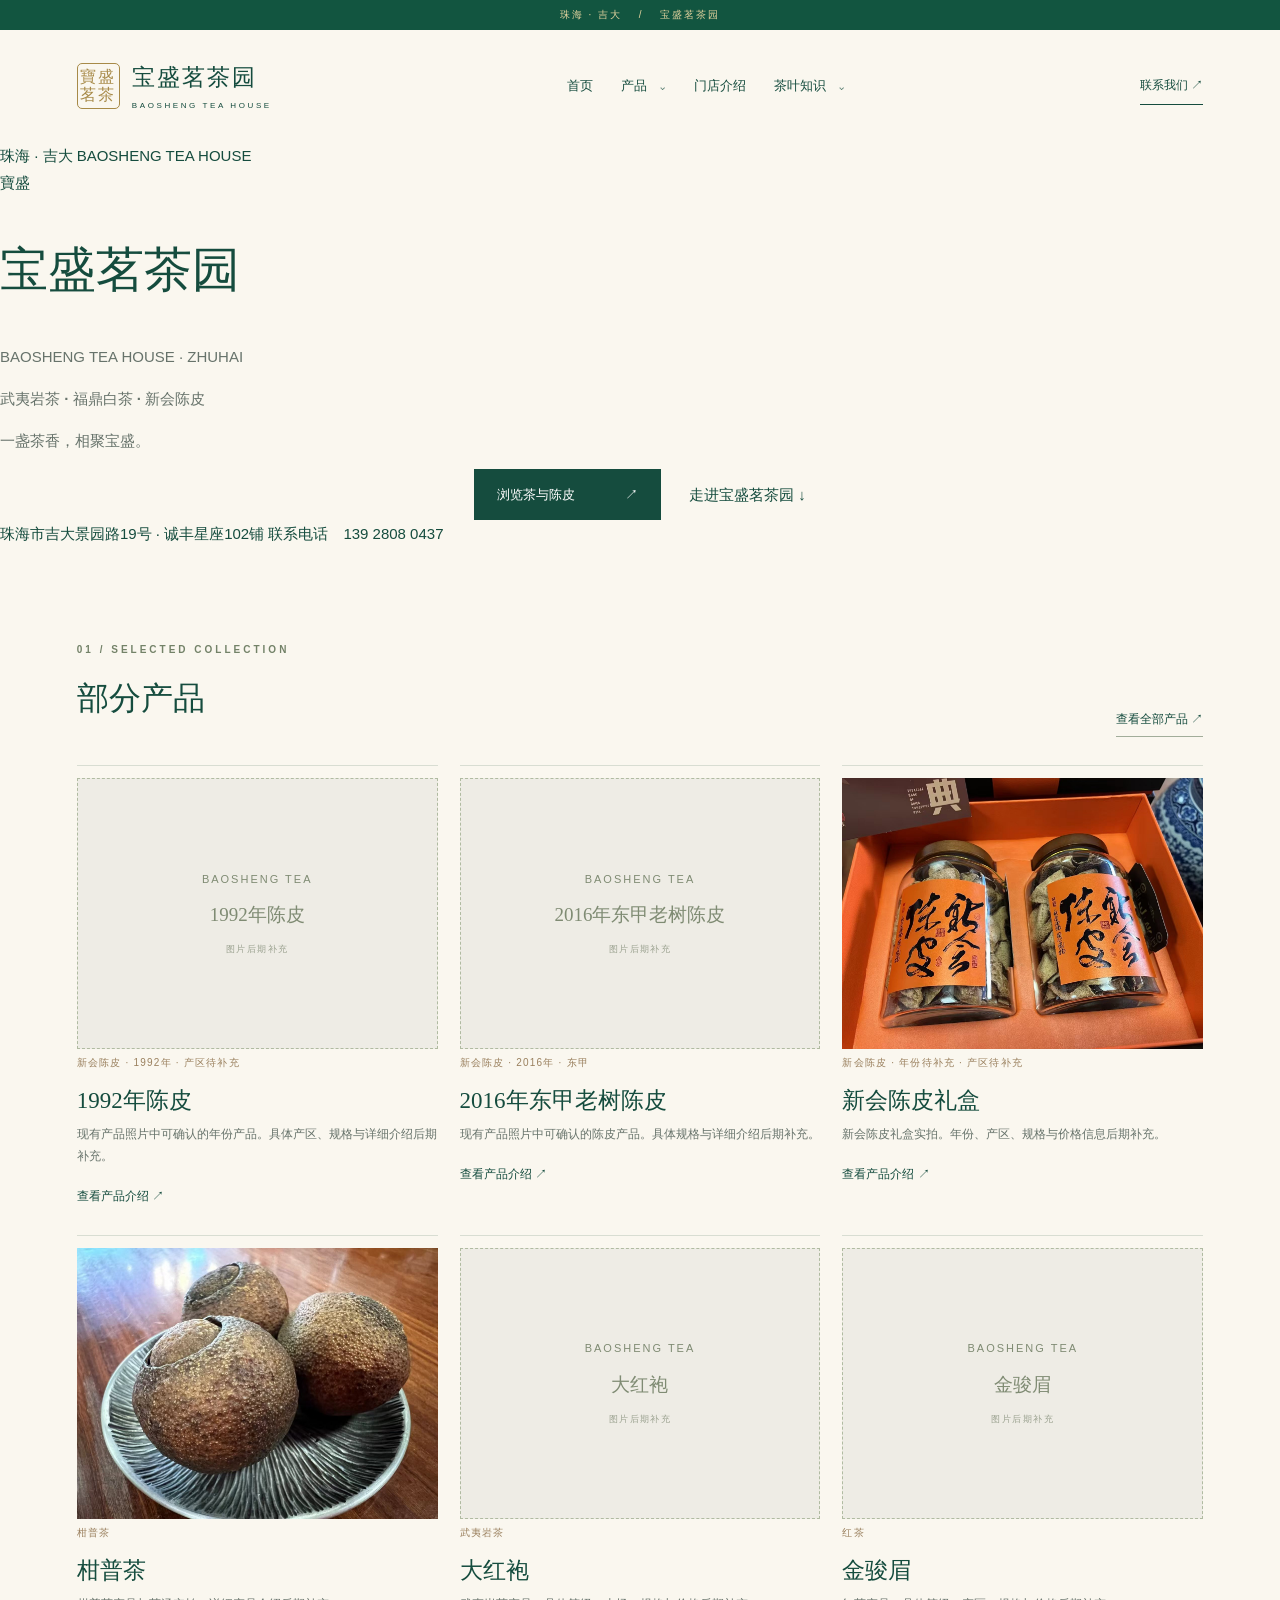
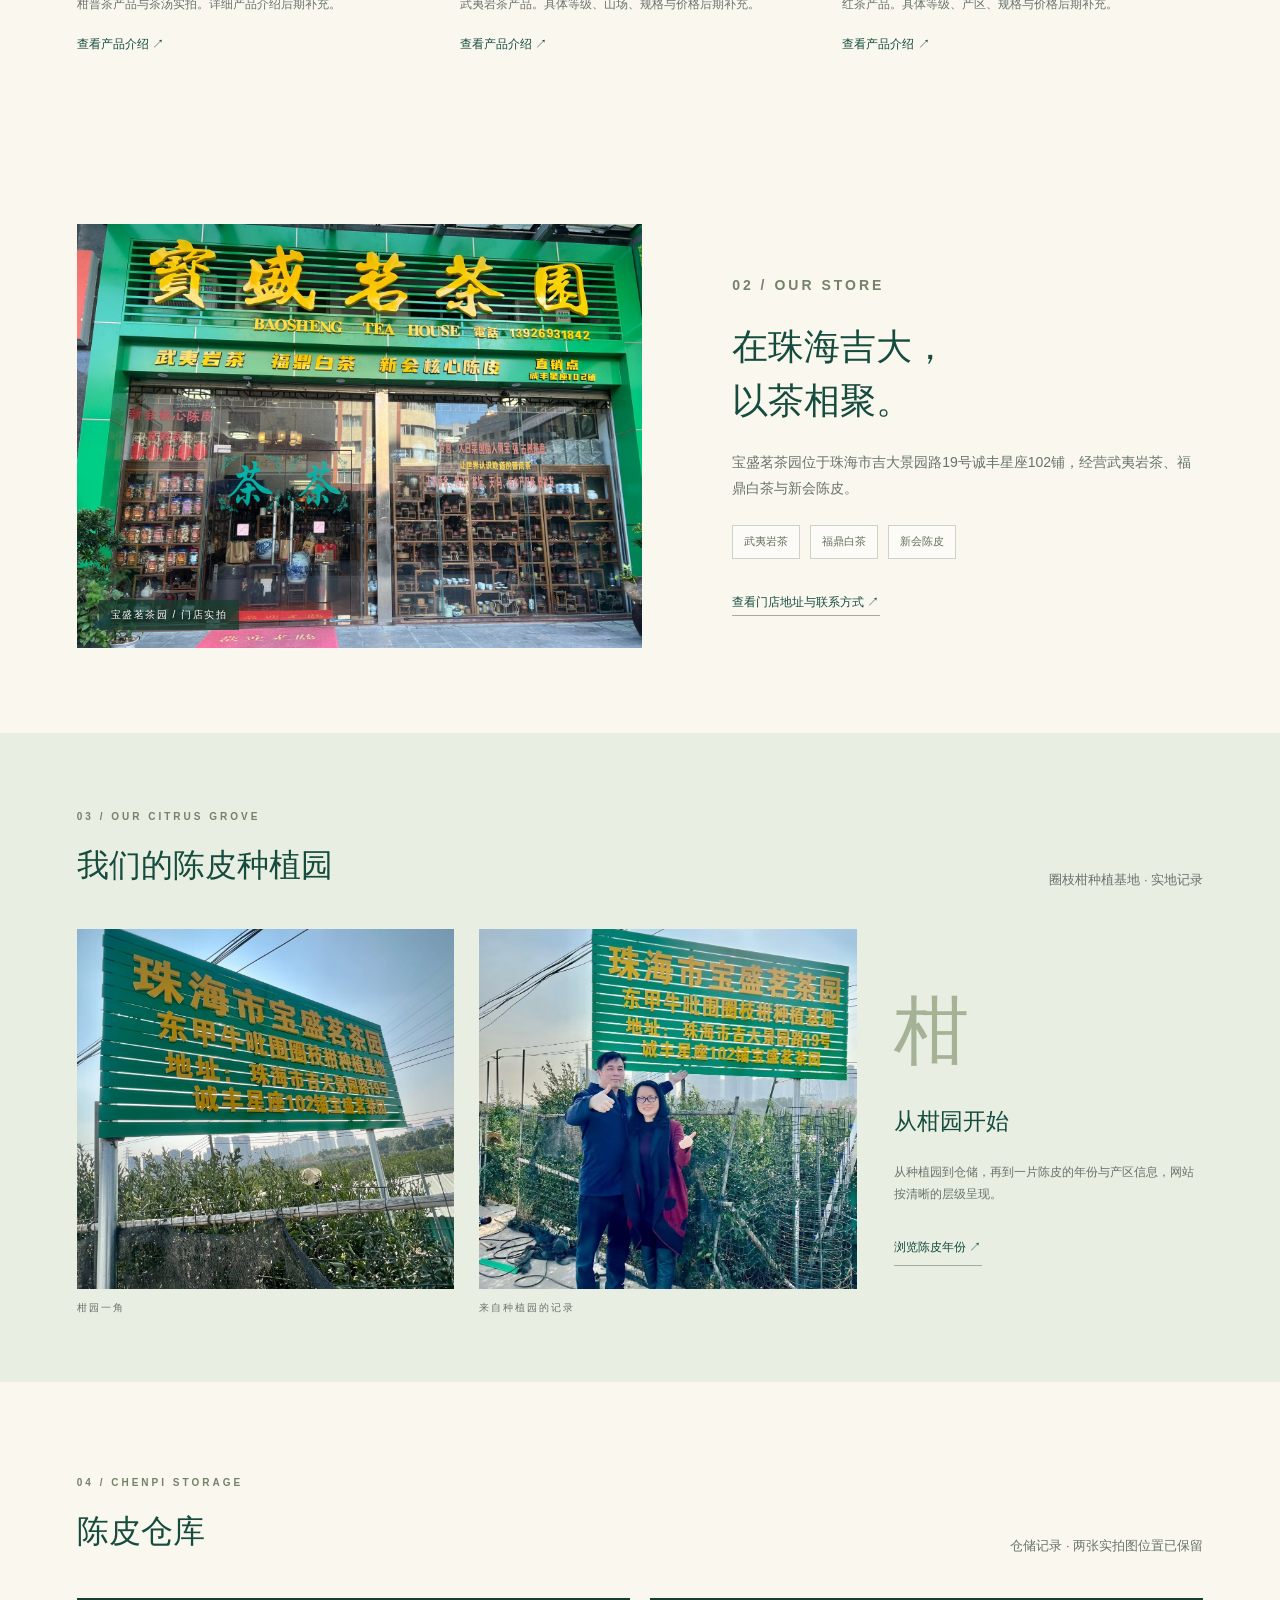
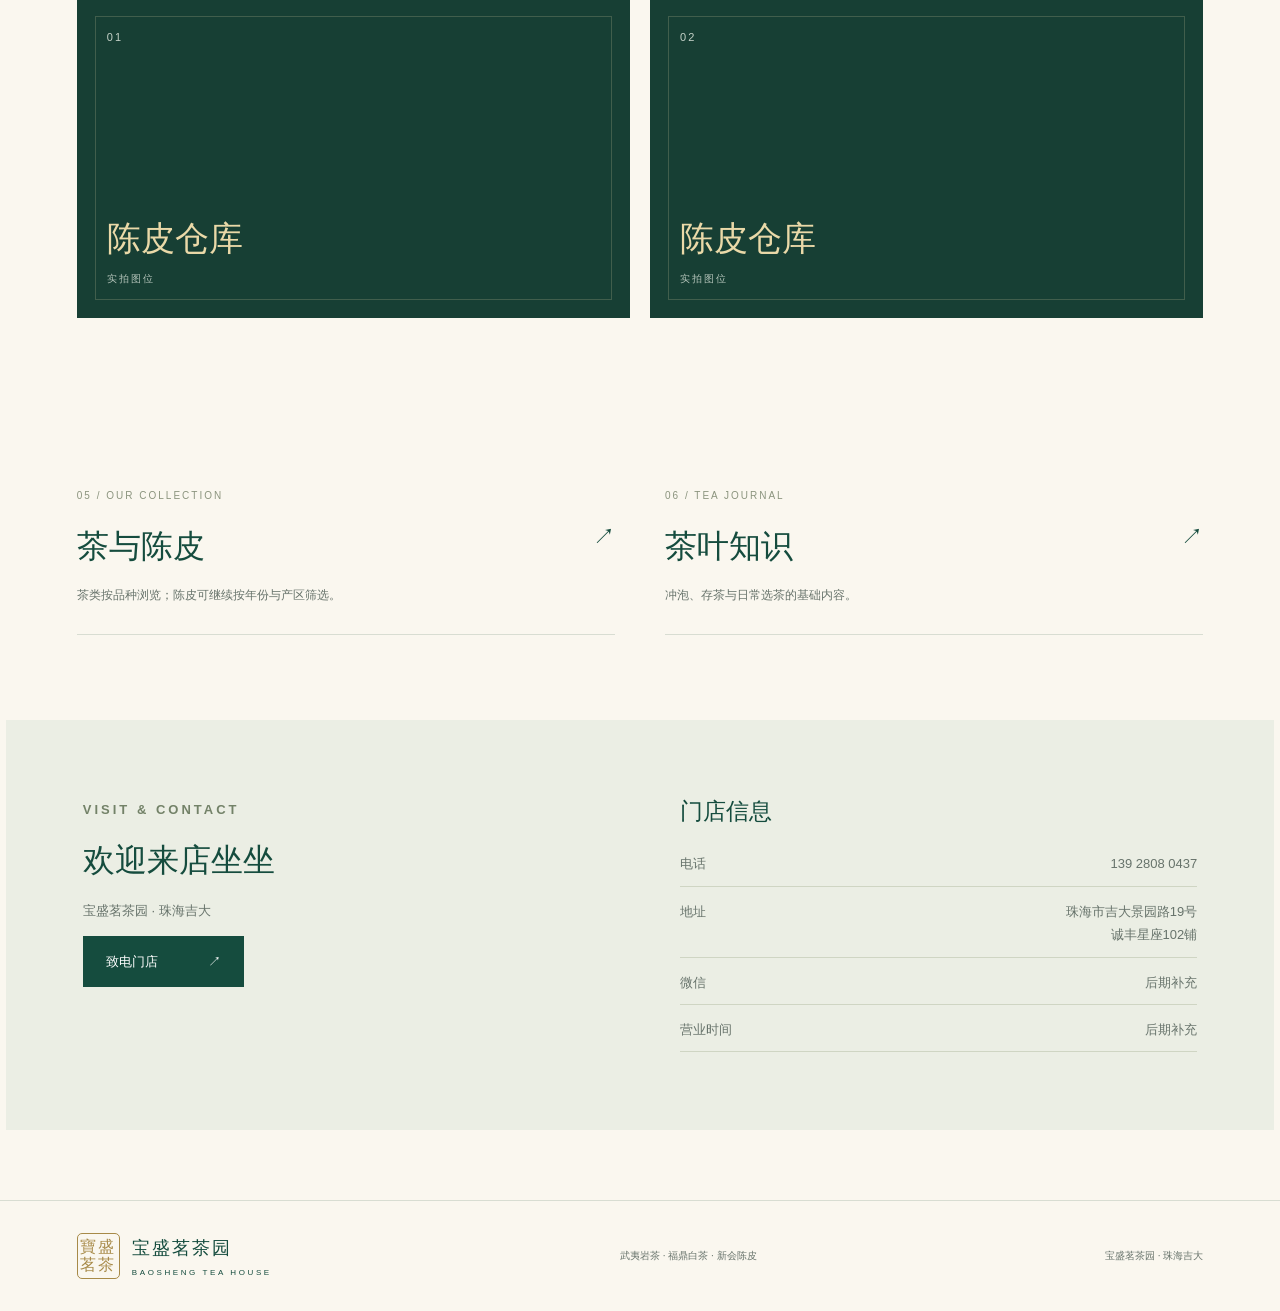
==== commit ee6dd19d: "Redesign homepage hero and update contact number" ====
--- a/index.html
+++ b/index.html
@@ -6,7 +6,7 @@
 <meta name="theme-color" content="#154c3e">
 <meta name="description" content="宝盛茗茶园，位于珠海吉大景园路19号诚丰星座102铺。武夷岩茶、福鼎白茶、新会陈皮。">
 <title>首页 · 宝盛茗茶园</title>
-<link rel="stylesheet" href="style.css?v=20261005-2">
+<link rel="stylesheet" href="style.css?v=20261005-3">
 </head>
 <body data-page="home">
 <a class="skip" href="#main">跳到正文</a>
@@ -23,19 +23,40 @@
 </header>
 
 <main id="main">
-  <section class="wordmark-hero" aria-labelledby="hero-title">
-    <div class="wordmark-inner">
-      <p class="eyebrow">BAOSHENG TEA HOUSE · ZHUHAI</p>
-      <h1 id="hero-title"><span>宝盛</span>茗茶园</h1>
-      <p class="hero-en">BAOSHENG TEA HOUSE</p>
-      <div class="wordmark-rule" aria-hidden="true"></div>
-      <p class="wordmark-sub">武夷岩茶　·　福鼎白茶　·　新会陈皮</p>
-      <p class="wordmark-copy">一盏茶香，相聚宝盛。</p>
+  <section class="brand-hero" aria-labelledby="hero-title">
+    <div class="brand-hero-card">
+      <span class="hero-corner hero-corner-tl" aria-hidden="true"></span>
+      <span class="hero-corner hero-corner-tr" aria-hidden="true"></span>
+      <span class="hero-corner hero-corner-bl" aria-hidden="true"></span>
+      <span class="hero-corner hero-corner-br" aria-hidden="true"></span>
+
+      <div class="hero-kicker">
+        <span>珠海 · 吉大</span>
+        <i aria-hidden="true"></i>
+        <span>BAOSHENG TEA HOUSE</span>
+      </div>
+
+      <div class="hero-seal-large" aria-hidden="true"><span>寶</span><span>盛</span></div>
+
+      <h1 id="hero-title" class="brand-title">
+        <span class="brand-title-accent">宝盛</span><span>茗茶园</span>
+      </h1>
+      <p class="brand-title-en">BAOSHENG TEA HOUSE · ZHUHAI</p>
+
+      <div class="tea-ornament" aria-hidden="true"><i></i><span></span><i></i></div>
+
+      <p class="brand-specialties">武夷岩茶 <b>·</b> 福鼎白茶 <b>·</b> 新会陈皮</p>
+      <p class="brand-slogan">一盏茶香，相聚宝盛。</p>
+
       <div class="hero-actions">
         <a class="button" href="products.html">浏览茶与陈皮 <span>↗</span></a>
-        <a class="text-link" href="#story">走进宝盛茗茶园 ↓</a>
+        <a class="hero-secondary" href="#story">走进宝盛茗茶园 <span>↓</span></a>
       </div>
-      <p class="hero-location">珠海吉大 · 景园路19号 · 诚丰星座102铺</p>
+
+      <div class="hero-contact-strip">
+        <span>珠海市吉大景园路19号 · 诚丰星座102铺</span>
+        <a href="tel:13928080437">联系电话　139 2808 0437</a>
+      </div>
     </div>
   </section>
 
@@ -86,8 +107,8 @@
   </section>
 
   <section class="contact wrap" id="contact">
-    <div><p class="eyebrow">VISIT & CONTACT</p><h2>欢迎来店坐坐</h2><p>宝盛茗茶园 · 珠海吉大</p><a class="button" href="tel:13926931842">致电门店 <span>↗</span></a></div>
-    <div class="contact-info"><h3>门店信息</h3><p>电话 <a href="tel:13926931842">139 2693 1842</a></p><p>地址 <span>珠海市吉大景园路19号<br>诚丰星座102铺</span></p><p>微信 <span>后期补充</span></p><p>营业时间 <span>后期补充</span></p></div>
+    <div><p class="eyebrow">VISIT & CONTACT</p><h2>欢迎来店坐坐</h2><p>宝盛茗茶园 · 珠海吉大</p><a class="button" href="tel:13928080437">致电门店 <span>↗</span></a></div>
+    <div class="contact-info"><h3>门店信息</h3><p>电话 <a href="tel:13928080437">139 2808 0437</a></p><p>地址 <span>珠海市吉大景园路19号<br>诚丰星座102铺</span></p><p>微信 <span>后期补充</span></p><p>营业时间 <span>后期补充</span></p></div>
   </section>
 </main>
 
--- a/style.css
+++ b/style.css
@@ -4,3 +4,69 @@
 :root{--ink:#154c3e;--paper:#faf7ef;--muted:#67736b;--line:#d8ddd2;--soft:#ebeee4;--gold:#dfc37d}img{max-width:100%;display:block}.sample{background:#125540;color:#e3d39e}.seal{writing-mode:horizontal-tb;display:flex;align-items:center;justify-content:center;text-align:center;line-height:1.15;letter-spacing:2px;font-size:16px;width:43px;height:46px;border:1px solid #a78a48;color:#a78a48;border-radius:5px}.brand small{letter-spacing:2.6px}.tea-hero{max-width:1440px;margin:auto;display:grid;grid-template-columns:1fr 1.05fr;background:#10543f;min-height:540px}.tea-hero-copy{padding:65px 11%;position:relative;color:#f5e8c1}.tea-hero .eyebrow{color:#d6c790;font-size:9px}.tea-hero h1{font-size:clamp(38px,4.2vw,60px);letter-spacing:5px;margin:28px 0 20px;color:#ebce85}.hero-tagline{font:30px/1.7 var(--serif);letter-spacing:4px;color:#f2e8cf}.hero-specialties{color:#d4dece;font-size:12px;letter-spacing:2px;margin:23px 0 30px}.gold-button{background:#e0c783;color:#204b3b}.gold-button:hover{background:#f1d99b}.hero-location{display:block;color:#b9c9b9;font-size:10px;letter-spacing:2px;margin-top:25px}.tea-hero-photo{position:relative;min-width:0}.tea-hero-photo>img{width:100%;height:100%;object-fit:cover}.photo-label{position:absolute;bottom:18px;left:22px;color:#fff;font-size:10px;letter-spacing:1.5px;text-shadow:0 1px 4px #000;background:#163d2fbd;padding:6px 12px}.specialty-band{display:flex;justify-content:center;gap:65px;padding:23px 4%;border-bottom:1px solid var(--line);font:17px var(--serif);letter-spacing:4px}.specialty-band i{color:#b39350;font-style:normal}.store-feature{display:grid;grid-template-columns:1.2fr 1fr;gap:8%;align-items:center;padding-top:85px;padding-bottom:85px}.feature-image{position:relative}.feature-image img{width:100%;height:auto}.feature-copy h2{font-size:36px;margin:22px 0}.feature-copy>p{font-size:14px}.editorial-note{border-top:1px solid var(--line);margin-top:22px;padding:18px 0 10px;display:flex;gap:35px;font-size:12px}.editorial-note p{margin:0}.text-link{font-size:12px;border-bottom:1px solid #a2ad9a;padding-bottom:6px}.orchard-section{background:#e9eee3}.orchard-grid{display:grid;grid-template-columns:1fr 1fr .85fr;gap:25px;margin-top:25px;align-items:center}.orchard-grid figure{margin:0}.orchard-grid img{width:100%;height:360px;object-fit:cover;object-position:center}.orchard-grid figcaption{font-size:10px;color:var(--muted);padding-top:10px;letter-spacing:2px}.orchard-copy{padding-left:12px}.large-char{font:75px var(--serif);color:#a6b295}.orchard-copy h3{font-size:23px}.orchard-copy p{font-size:12px}.orchard-copy .text-link{display:inline-block;margin-top:20px}.contact-info p{gap:25px}.contact-info span{text-align:right}.catalog-photo{background:#eeece5;aspect-ratio:4/3;overflow:hidden}.catalog-photo img{width:100%;height:100%;object-fit:contain}.product-picture{background:#eeece5;display:flex;align-items:center;justify-content:center;overflow:hidden}.product-picture img{width:100%;max-height:480px;object-fit:contain}.product-gallery{display:grid;grid-template-columns:repeat(2,minmax(0,1fr));gap:16px;margin-top:20px}.product-gallery img{width:100%;height:240px;object-fit:contain;background:#eeece5}
 @media(max-width:1000px){.tea-hero-copy{padding:45px 8%}.tea-hero{min-height:490px}.orchard-grid{grid-template-columns:1fr 1fr}.orchard-copy{grid-column:1/-1;padding:0}.large-char{display:none}.orchard-copy h3{margin-top:8px}.store-feature{gap:5%}.feature-copy h2{font-size:30px}}
 @media(max-width:640px){.tea-hero{grid-template-columns:1fr;min-height:0}.tea-hero-copy{padding:30px 6% 35px}.tea-hero h1{font-size:39px;letter-spacing:3px;margin:20px 0}.hero-tagline{font-size:25px;margin:16px 0}.hero-tagline br{display:none}.hero-specialties{font-size:11px;letter-spacing:1px}.tea-hero-photo{height:300px}.tea-hero-photo>img{object-position:center}.hero-location{margin-top:20px}.specialty-band{gap:15px;font-size:13px;letter-spacing:1px;padding:21px 4%}.store-feature{grid-template-columns:1fr;gap:24px;padding-top:40px;padding-bottom:40px}.feature-copy h2{font-size:29px}.orchard-grid{gap:13px}.orchard-grid img{height:250px}.orchard-grid figcaption{font-size:9px;letter-spacing:0}.section-head{align-items:start;flex-direction:column;gap:0}.section-head h2{margin-bottom:0}.section-head>p{font-size:11px}.orchard-copy{padding-top:15px}.product-gallery img{height:160px}.contact-info span{max-width:75%}.catalog-card h3{font-size:19px}.catalog-photo{aspect-ratio:1}.photo-label{font-size:9px;left:12px;bottom:12px}}
+
+
+/* ===== 2026-10-05 final homepage + catalog pass ===== */
+.wordmark-hero{max-width:1440px;margin:auto;padding:88px 6% 96px;text-align:center;background:linear-gradient(180deg,#faf7ef 0%,#f3f0e6 100%);border-top:1px solid #ffffff80;border-bottom:1px solid var(--line)}
+.wordmark-inner{max-width:920px;margin:auto}
+.wordmark-hero .eyebrow{margin:0 0 18px}
+.wordmark-hero h1{margin:0;font-size:clamp(62px,9.5vw,126px);line-height:1.02;letter-spacing:.08em;color:#174d3e}
+.wordmark-hero h1 span{display:block;font-size:.38em;letter-spacing:.42em;color:#9b7a4e;margin:0 0 14px}
+.hero-en{margin:18px 0 0;font-size:11px;letter-spacing:.55em;color:#7a816f}
+.wordmark-rule{width:1px;height:64px;background:#b4bba9;margin:34px auto}
+.wordmark-sub{font:18px var(--serif);letter-spacing:.25em;color:#536254}
+.wordmark-copy{font:24px var(--serif);color:#8e6e45;margin:18px 0 34px}
+.hero-actions{display:flex;justify-content:center;align-items:center;gap:28px;flex-wrap:wrap}
+.hero-location{margin:26px 0 0;font-size:11px;letter-spacing:.18em;color:#889084}
+.featured-products{padding-top:84px;padding-bottom:84px}
+.featured-grid{display:grid;grid-template-columns:repeat(3,minmax(0,1fr));gap:28px 22px;margin-top:28px}
+.featured-card{display:block;border-top:1px solid var(--line);padding-top:12px}
+.featured-card:hover h3{color:#9a774c}
+.featured-photo{aspect-ratio:4/3;background:#eeece5;overflow:hidden}
+.featured-photo img{width:100%;height:100%;object-fit:contain}
+.featured-card h3{font-size:23px;margin:12px 0 6px}
+.featured-card p{font-size:12px;margin:5px 0}
+.product-meta{font-size:10px!important;letter-spacing:.12em;color:#9a805e!important;text-transform:uppercase}
+.picture-placeholder small{font-size:9px;letter-spacing:.16em;color:#9aa18f}
+.store-meta{display:flex;gap:10px;flex-wrap:wrap;margin:24px 0 28px}
+.store-meta span{border:1px solid #cdd3c6;padding:6px 11px;font-size:11px;color:#65705f;background:#fff8}
+.warehouse-section{padding-top:82px;padding-bottom:82px}
+.warehouse-grid{display:grid;grid-template-columns:1fr 1fr;gap:20px;margin-top:28px}
+.warehouse-panel{min-height:320px;background:#173f34;color:#ead9a8;padding:30px;display:flex;flex-direction:column;justify-content:flex-end;position:relative;overflow:hidden}
+.warehouse-panel:before{content:"";position:absolute;inset:18px;border:1px solid #ead9a833}
+.warehouse-panel span{position:absolute;top:30px;left:30px;font-size:11px;letter-spacing:.2em;color:#c5d2c8}
+.warehouse-panel strong{font:34px var(--serif);font-weight:400;position:relative}
+.warehouse-panel small{font-size:10px;letter-spacing:.2em;margin-top:8px;color:#b7c6bc;position:relative}
+.filter-block{margin:20px 0}
+.filter-title{display:block;font-size:10px;letter-spacing:.16em;color:#8c9387;margin-bottom:8px}
+.filter-chips{display:flex;flex-wrap:wrap;gap:7px}
+.filter-chip{border:1px solid #c9d1bd;background:transparent;color:var(--ink);padding:6px 9px;font-size:11px;cursor:pointer}
+.filter-chip:hover,.filter-chip.active{background:var(--ink);color:white;border-color:var(--ink)}
+.filter-reset{border:0;background:transparent;color:#8d714d;border-bottom:1px solid #bcae91;padding:5px 0;font-size:11px;cursor:pointer}
+.filter-reset:hover{color:var(--ink)}
+.catalog-main .section-head{align-items:center}
+.catalog-main .section-head .eyebrow{margin-bottom:5px}
+@media(max-width:900px){
+  .featured-grid{grid-template-columns:repeat(2,minmax(0,1fr))}
+  .wordmark-hero{padding:65px 5% 70px}
+  .warehouse-panel{min-height:260px}
+}
+@media(max-width:640px){
+  .wordmark-hero{padding:48px 5% 52px}
+  .wordmark-hero h1{font-size:56px;letter-spacing:.05em}
+  .wordmark-hero h1 span{font-size:.42em;letter-spacing:.28em;margin-bottom:10px}
+  .hero-en{font-size:9px;letter-spacing:.34em}
+  .wordmark-rule{height:42px;margin:25px auto}
+  .wordmark-sub{font-size:14px;letter-spacing:.11em}
+  .wordmark-copy{font-size:20px;margin-bottom:26px}
+  .hero-actions{gap:18px}
+  .featured-products{padding-top:44px;padding-bottom:44px}
+  .featured-grid{grid-template-columns:1fr 1fr;gap:22px 13px}
+  .featured-photo{aspect-ratio:1}
+  .featured-card h3{font-size:18px}
+  .warehouse-grid{grid-template-columns:1fr;gap:12px}
+  .warehouse-panel{min-height:220px}
+  .filter-block{margin:14px 0}
+  .filter-chip{font-size:10px;padding:6px 8px}
+  .catalog-main .section-head{flex-direction:row;align-items:end}
+}
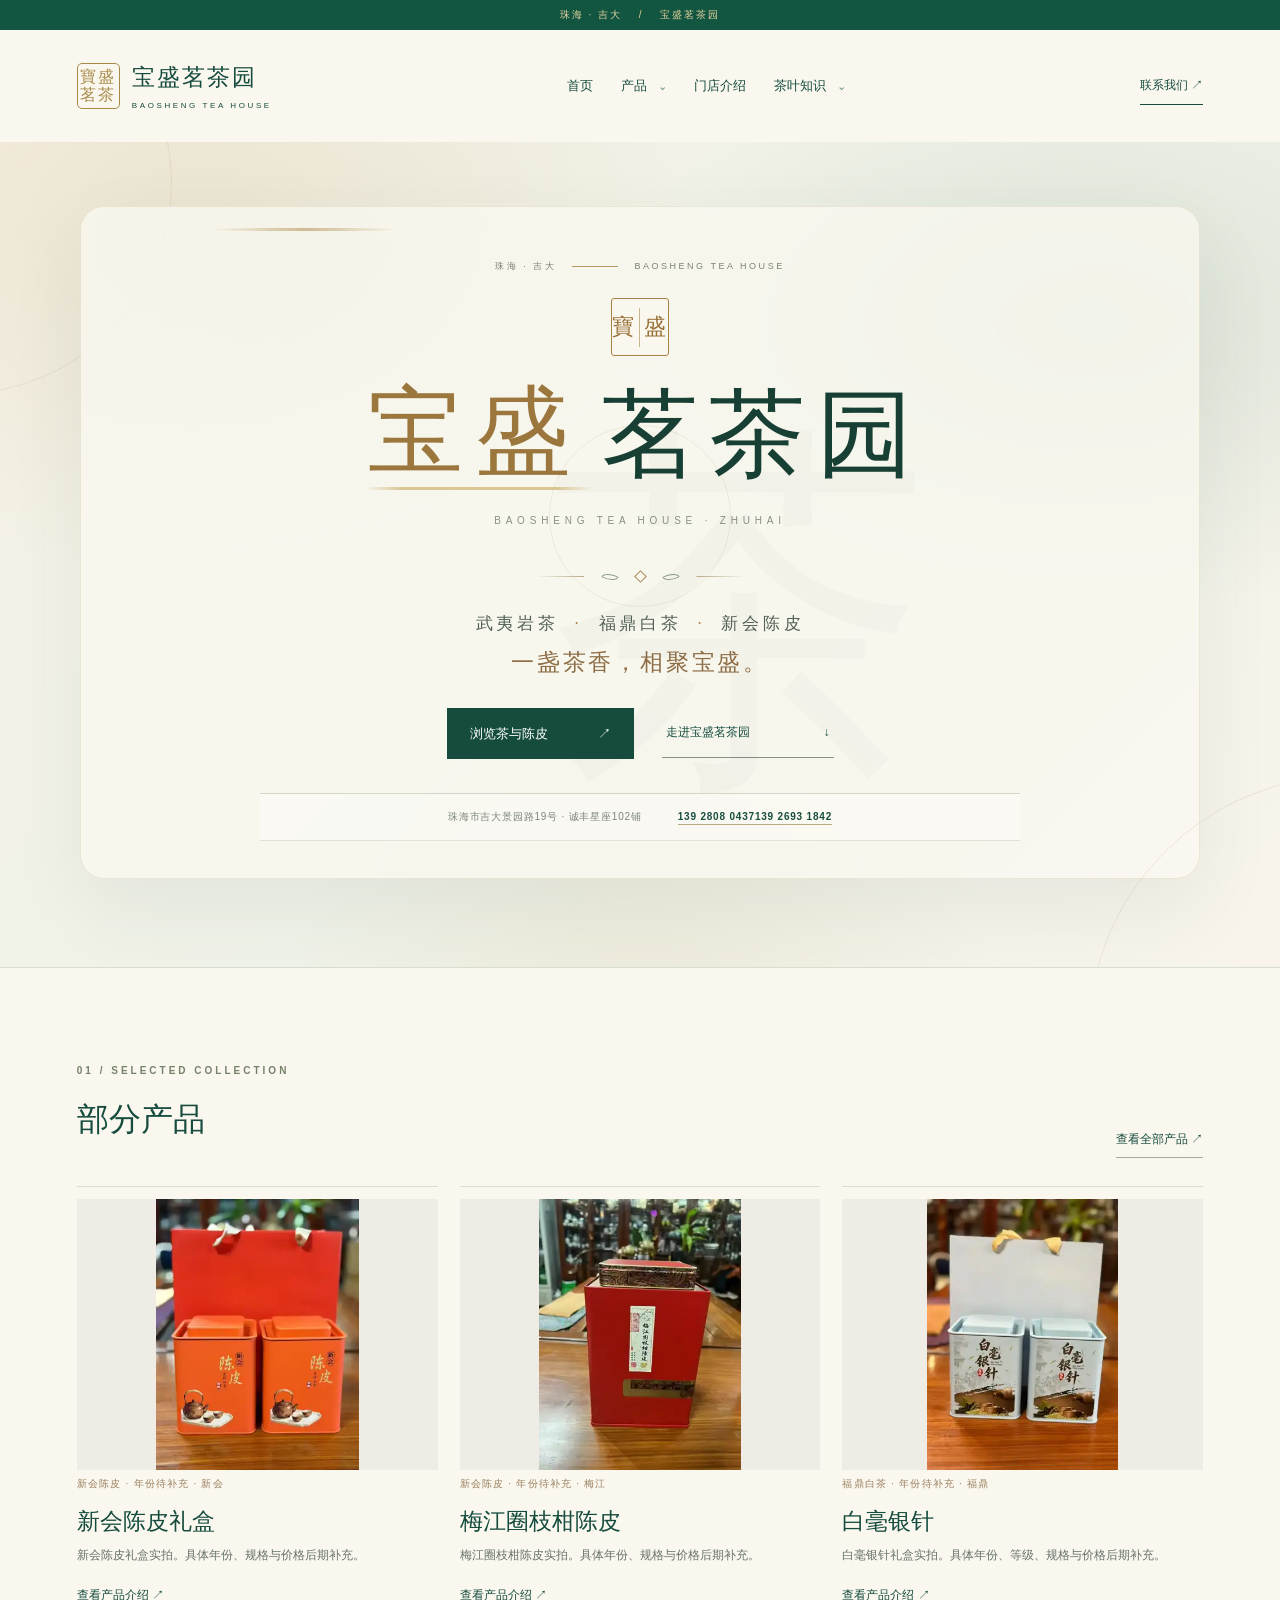
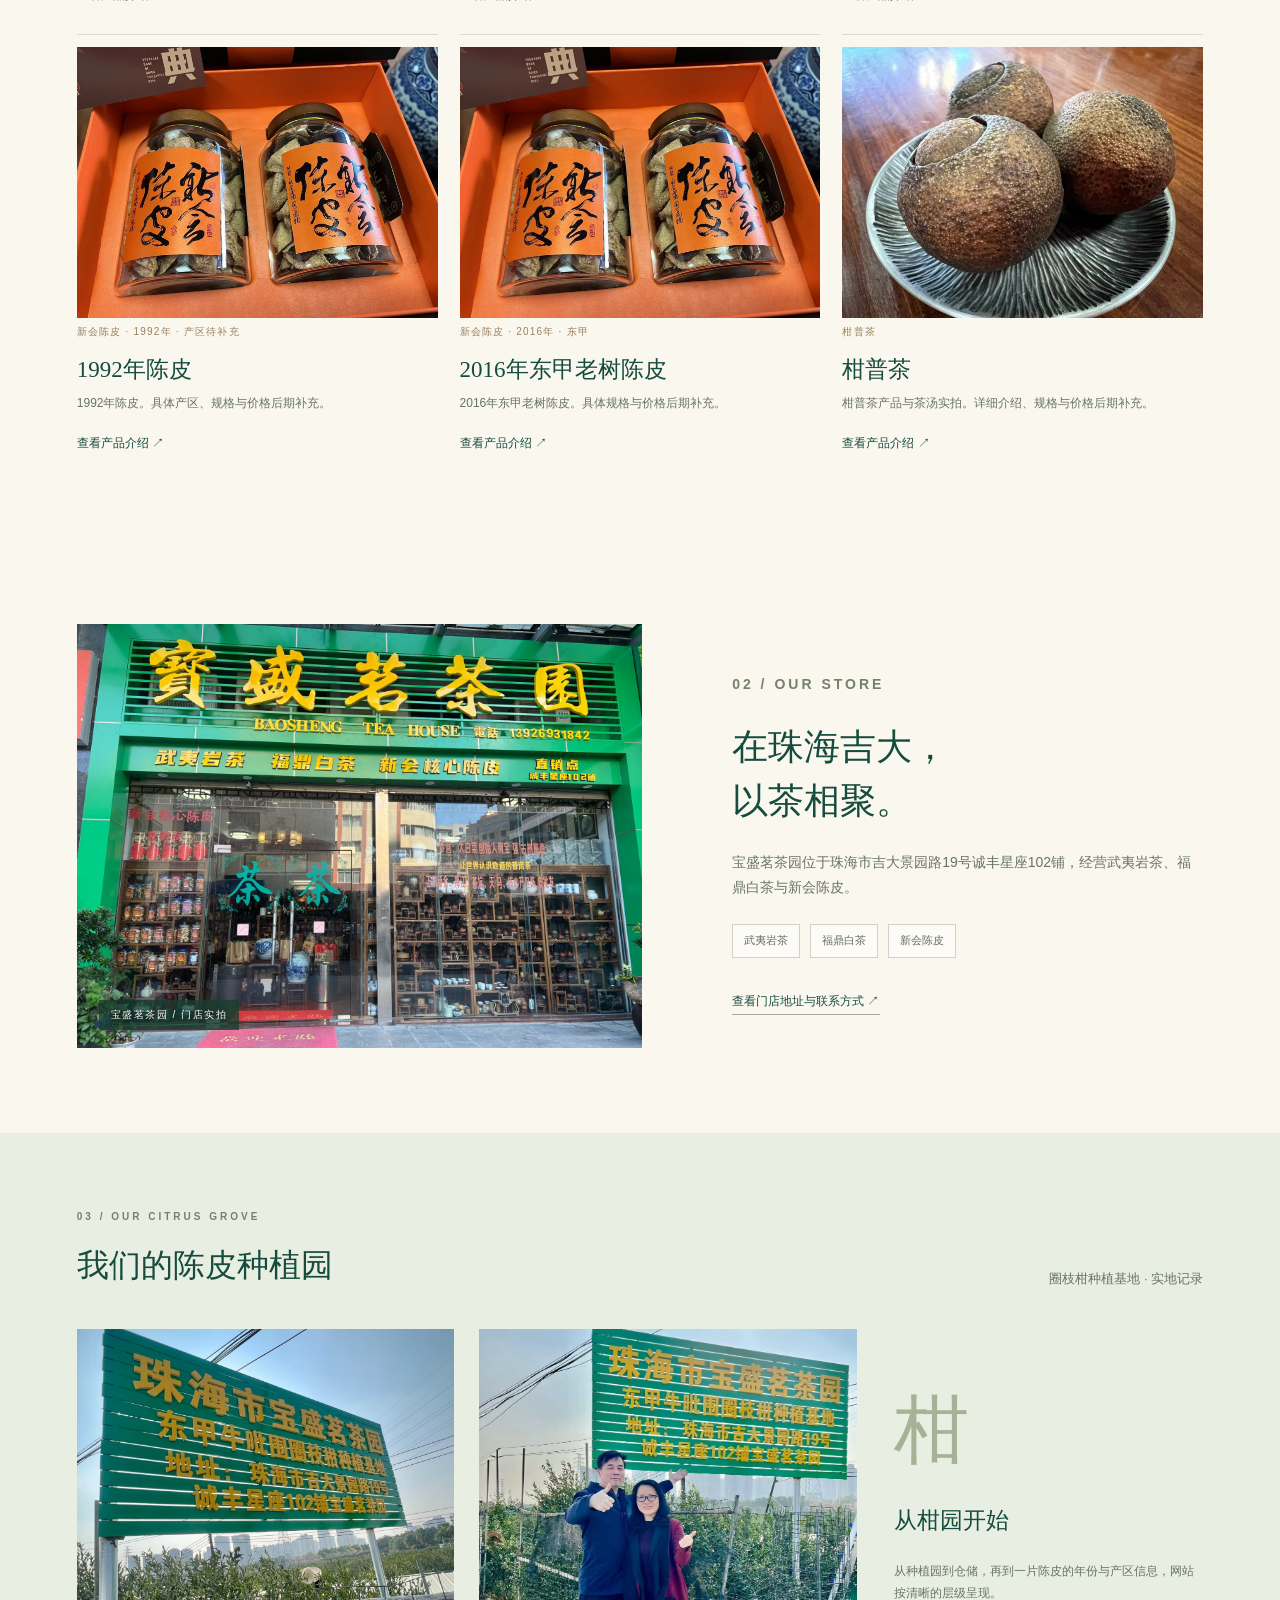
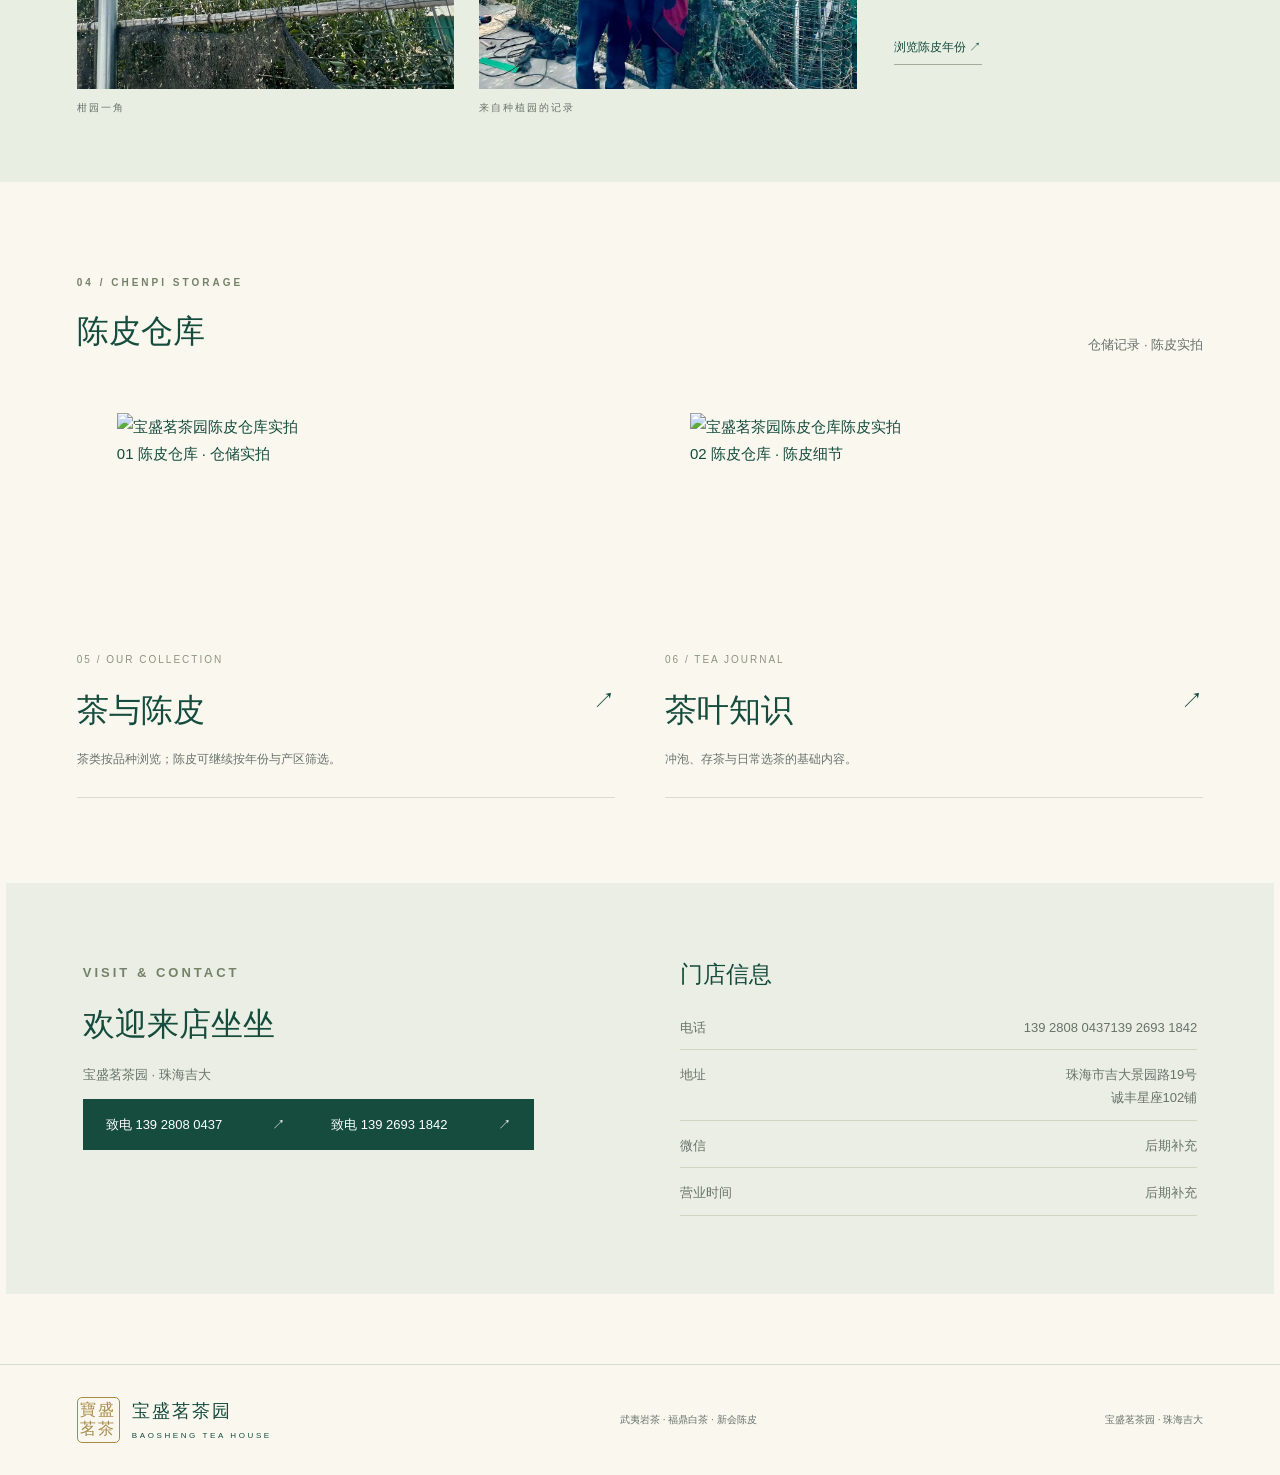
==== commit 19a98cb7: "Fix Chenpi menu, warehouse section and contacts" ====
--- a/index.html
+++ b/index.html
@@ -6,7 +6,7 @@
 <meta name="theme-color" content="#154c3e">
 <meta name="description" content="宝盛茗茶园，位于珠海吉大景园路19号诚丰星座102铺。武夷岩茶、福鼎白茶、新会陈皮。">
 <title>首页 · 宝盛茗茶园</title>
-<link rel="stylesheet" href="style.css?v=20261005-3">
+<link rel="stylesheet" href="style.css?v=20261005-4">
 </head>
 <body data-page="home">
 <a class="skip" href="#main">跳到正文</a>
@@ -55,7 +55,7 @@
 
       <div class="hero-contact-strip">
         <span>珠海市吉大景园路19号 · 诚丰星座102铺</span>
-        <a href="tel:13928080437">联系电话　139 2808 0437</a>
+        <span class="hero-phone-pair"><a href="tel:13928080437">139 2808 0437</a><a href="tel:13926931842">139 2693 1842</a></span>
       </div>
     </div>
   </section>
@@ -93,11 +93,11 @@
   <section class="warehouse-section wrap">
     <div class="section-head">
       <div><p class="eyebrow">04 / CHENPI STORAGE</p><h2>陈皮仓库</h2></div>
-      <p>仓储记录 · 两张实拍图位置已保留</p>
+      <p>仓储记录 · 陈皮实拍</p>
     </div>
     <div class="warehouse-grid">
-      <div class="warehouse-panel"><span>01</span><strong>陈皮仓库</strong><small>实拍图位</small></div>
-      <div class="warehouse-panel"><span>02</span><strong>陈皮仓库</strong><small>实拍图位</small></div>
+      <figure class="warehouse-photo"><img src="assets/warehouse-1.jpg" alt="宝盛茗茶园陈皮仓库实拍" loading="lazy"><figcaption><span>01</span> 陈皮仓库 · 仓储实拍</figcaption></figure>
+      <figure class="warehouse-photo"><img src="assets/warehouse-2.jpg" alt="宝盛茗茶园陈皮仓库陈皮实拍" loading="lazy"><figcaption><span>02</span> 陈皮仓库 · 陈皮细节</figcaption></figure>
     </div>
   </section>
 
@@ -107,13 +107,13 @@
   </section>
 
   <section class="contact wrap" id="contact">
-    <div><p class="eyebrow">VISIT & CONTACT</p><h2>欢迎来店坐坐</h2><p>宝盛茗茶园 · 珠海吉大</p><a class="button" href="tel:13928080437">致电门店 <span>↗</span></a></div>
-    <div class="contact-info"><h3>门店信息</h3><p>电话 <a href="tel:13928080437">139 2808 0437</a></p><p>地址 <span>珠海市吉大景园路19号<br>诚丰星座102铺</span></p><p>微信 <span>后期补充</span></p><p>营业时间 <span>后期补充</span></p></div>
+    <div><p class="eyebrow">VISIT & CONTACT</p><h2>欢迎来店坐坐</h2><p>宝盛茗茶园 · 珠海吉大</p><div class="contact-buttons"><a class="button" href="tel:13928080437">致电 139 2808 0437 <span>↗</span></a><a class="button button-outline" href="tel:13926931842">致电 139 2693 1842 <span>↗</span></a></div></div>
+    <div class="contact-info"><h3>门店信息</h3><p>电话 <span class="contact-phones"><a href="tel:13928080437">139 2808 0437</a><a href="tel:13926931842">139 2693 1842</a></span></p><p>地址 <span>珠海市吉大景园路19号<br>诚丰星座102铺</span></p><p>微信 <span>后期补充</span></p><p>营业时间 <span>后期补充</span></p></div>
   </section>
 </main>
 
 <footer><a class="brand" href="index.html"><span class="seal" aria-hidden="true">寶盛<br>茗茶</span><span>宝盛茗茶园<small>BAOSHENG TEA HOUSE</small></span></a><p>武夷岩茶 · 福鼎白茶 · 新会陈皮</p><small>宝盛茗茶园 · 珠海吉大</small></footer>
 <script src="content.js?v=20261005-2"></script>
-<script src="app.js?v=20261005-2"></script>
+<script src="app.js?v=20261005-4"></script>
 </body>
 </html>
--- a/style.css
+++ b/style.css
@@ -70,3 +70,285 @@
   .filter-chip{font-size:10px;padding:6px 8px}
   .catalog-main .section-head{flex-direction:row;align-items:end}
 }
+
+
+/* ===== 2026-10-05 homepage hero redesign ===== */
+.brand-hero{
+  max-width:1440px;
+  margin:0 auto;
+  padding:42px 5.5% 82px;
+  background:
+    radial-gradient(circle at 50% 12%,rgba(223,195,125,.12),transparent 30%),
+    linear-gradient(180deg,#fbf8f0 0%,#f5f1e6 100%);
+  border-bottom:1px solid var(--line);
+}
+.brand-hero-card{
+  max-width:1180px;
+  min-height:590px;
+  margin:0 auto;
+  padding:54px 72px 42px;
+  position:relative;
+  display:flex;
+  flex-direction:column;
+  align-items:center;
+  justify-content:center;
+  text-align:center;
+  border:1px solid #d4c8aa;
+  box-shadow:inset 0 0 0 8px #faf7ef,0 24px 60px rgba(42,66,53,.06);
+  background:
+    linear-gradient(90deg,transparent 0 49.85%,rgba(172,148,95,.12) 49.85% 50.15%,transparent 50.15% 100%),
+    rgba(250,247,239,.9);
+  overflow:hidden;
+}
+.brand-hero-card:before,
+.brand-hero-card:after{
+  content:"";
+  position:absolute;
+  width:180px;
+  height:180px;
+  border:1px solid rgba(167,138,72,.13);
+  border-radius:50%;
+}
+.brand-hero-card:before{left:-92px;top:92px}
+.brand-hero-card:after{right:-92px;bottom:78px}
+.hero-corner{
+  position:absolute;
+  width:42px;
+  height:42px;
+  opacity:.85;
+}
+.hero-corner:before,.hero-corner:after{content:"";position:absolute;background:#a88b4c}
+.hero-corner:before{width:42px;height:1px}
+.hero-corner:after{width:1px;height:42px}
+.hero-corner-tl{top:20px;left:20px}
+.hero-corner-tr{top:20px;right:20px;transform:scaleX(-1)}
+.hero-corner-bl{bottom:20px;left:20px;transform:scaleY(-1)}
+.hero-corner-br{bottom:20px;right:20px;transform:scale(-1)}
+.hero-kicker{
+  display:flex;
+  align-items:center;
+  justify-content:center;
+  gap:16px;
+  color:#7d826f;
+  font-size:9px;
+  letter-spacing:.28em;
+  text-transform:uppercase;
+}
+.hero-kicker i{display:block;width:46px;height:1px;background:#b49a62}
+.hero-seal-large{
+  width:58px;
+  height:58px;
+  margin:24px 0 26px;
+  border:1px solid #a88246;
+  color:#986f35;
+  display:grid;
+  grid-template-columns:1fr 1fr;
+  place-items:center;
+  font:22px/1 var(--serif);
+  box-shadow:inset 0 0 0 4px #f5efe1;
+  transform:rotate(-1.5deg);
+}
+.hero-seal-large span:first-child{border-right:1px solid #c8b58f;height:70%;display:flex;align-items:center;padding-right:5px}
+.hero-seal-large span:last-child{padding-left:1px}
+.brand-title{
+  margin:0;
+  display:flex;
+  align-items:center;
+  justify-content:center;
+  gap:.14em;
+  font:clamp(58px,7.5vw,104px)/1.08 var(--serif);
+  letter-spacing:.12em;
+  color:#173f34;
+}
+.brand-title span{font:inherit;letter-spacing:inherit}
+.brand-title-accent{
+  color:#9b773d;
+  position:relative;
+  padding:0 .06em .06em .12em;
+}
+.brand-title-accent:after{
+  content:"";
+  position:absolute;
+  left:4%;
+  right:-2%;
+  bottom:-2px;
+  height:5px;
+  background:linear-gradient(90deg,transparent,#c8a85f 16%,#c8a85f 84%,transparent);
+  opacity:.72;
+}
+.brand-title-en{
+  margin:22px 0 0;
+  color:#879084;
+  font-size:10px;
+  letter-spacing:.48em;
+}
+.tea-ornament{
+  width:210px;
+  height:34px;
+  margin:30px 0 18px;
+  display:flex;
+  align-items:center;
+  justify-content:center;
+  gap:18px;
+}
+.tea-ornament:before,.tea-ornament:after{content:"";height:1px;flex:1;background:linear-gradient(90deg,transparent,#b8aa86)}
+.tea-ornament:after{transform:scaleX(-1)}
+.tea-ornament span{
+  width:9px;height:9px;
+  border:1px solid #a78951;
+  transform:rotate(45deg);
+}
+.tea-ornament i{
+  width:16px;height:8px;
+  border:1px solid #8c9a83;
+  border-radius:100% 0 100% 0;
+  display:block;
+}
+.tea-ornament i:first-child{transform:rotate(26deg)}
+.tea-ornament i:last-child{transform:scaleX(-1) rotate(26deg)}
+.brand-specialties{
+  margin:0;
+  font:17px var(--serif);
+  letter-spacing:.22em;
+  color:#536154;
+}
+.brand-specialties b{font-weight:400;color:#a98445;margin:0 8px}
+.brand-slogan{
+  margin:12px 0 30px;
+  font:23px var(--serif);
+  letter-spacing:.12em;
+  color:#8e6d45;
+}
+.brand-hero .hero-actions{margin-bottom:34px}
+.hero-secondary{
+  min-width:172px;
+  padding:13px 4px;
+  font-size:12px;
+  border-bottom:1px solid #839181;
+  display:inline-flex;
+  align-items:center;
+  justify-content:space-between;
+  gap:26px;
+}
+.hero-secondary:hover{color:#9b773d;border-color:#9b773d}
+.hero-contact-strip{
+  width:min(760px,100%);
+  padding-top:18px;
+  border-top:1px solid #d9d6c9;
+  display:flex;
+  align-items:center;
+  justify-content:center;
+  gap:36px;
+  flex-wrap:wrap;
+  font-size:10px;
+  letter-spacing:.08em;
+  color:#7b857b;
+}
+.hero-contact-strip a{
+  color:#174d3e;
+  font-weight:600;
+  border-bottom:1px solid #b9aa82;
+  padding-bottom:2px;
+}
+.hero-contact-strip a:hover{color:#9a7440}
+
+@media(max-width:900px){
+  .brand-hero{padding:30px 4% 58px}
+  .brand-hero-card{padding:48px 42px 36px;min-height:540px}
+  .brand-title{font-size:clamp(52px,9vw,76px)}
+}
+@media(max-width:640px){
+  .brand-hero{padding:20px 3.5% 40px}
+  .brand-hero-card{padding:38px 18px 28px;min-height:510px;box-shadow:inset 0 0 0 5px #faf7ef}
+  .hero-corner{width:28px;height:28px}
+  .hero-corner:before{width:28px}
+  .hero-corner:after{height:28px}
+  .hero-corner-tl{top:13px;left:13px}
+  .hero-corner-tr{top:13px;right:13px}
+  .hero-corner-bl{bottom:13px;left:13px}
+  .hero-corner-br{bottom:13px;right:13px}
+  .hero-kicker{gap:9px;font-size:7px;letter-spacing:.18em}
+  .hero-kicker i{width:24px}
+  .hero-seal-large{width:50px;height:50px;margin:20px 0 22px;font-size:19px}
+  .brand-title{font-size:clamp(42px,12vw,58px);gap:.08em;letter-spacing:.07em;white-space:nowrap}
+  .brand-title-en{font-size:8px;letter-spacing:.24em;margin-top:16px}
+  .tea-ornament{width:150px;margin:23px 0 14px;gap:10px}
+  .brand-specialties{font-size:13px;letter-spacing:.08em}
+  .brand-specialties b{margin:0 3px}
+  .brand-slogan{font-size:19px;margin:10px 0 25px}
+  .brand-hero .hero-actions{gap:14px;margin-bottom:28px}
+  .brand-hero .button{padding:12px 16px;gap:24px}
+  .hero-secondary{min-width:150px}
+  .hero-contact-strip{gap:8px 18px;line-height:1.7}
+  .brand-hero-card:before,.brand-hero-card:after{display:none}
+}
+
+
+/* ===== v4: remove book-spine look, straighten seal, softer tea-paper background ===== */
+.brand-hero{
+  max-width:none;
+  margin:0;
+  padding:64px 6% 88px;
+  border-bottom:1px solid #d7ddcf;
+  background:
+    radial-gradient(ellipse at 15% 10%,rgba(167,139,73,.14),transparent 34%),
+    radial-gradient(ellipse at 86% 22%,rgba(72,111,86,.12),transparent 32%),
+    radial-gradient(circle at 50% 105%,rgba(206,190,147,.17),transparent 33%),
+    linear-gradient(135deg,#f7f2e7 0%,#eff2e8 52%,#f8f4eb 100%);
+  position:relative;
+  overflow:hidden;
+}
+.brand-hero:before,.brand-hero:after{content:"";position:absolute;border:1px solid rgba(153,126,70,.13);border-radius:50%;pointer-events:none}
+.brand-hero:before{width:420px;height:420px;left:-250px;top:-170px}
+.brand-hero:after{width:520px;height:520px;right:-330px;bottom:-330px}
+.brand-hero-card{
+  max-width:1120px;
+  min-height:560px;
+  margin:0 auto;
+  padding:52px 72px 38px;
+  border:0;
+  border-radius:24px;
+  box-shadow:0 30px 80px rgba(44,66,53,.07),inset 0 0 0 1px rgba(177,153,101,.19);
+  background:rgba(250,248,240,.74);
+  backdrop-filter:blur(2px);
+  overflow:hidden;
+  position:relative;
+}
+.brand-hero-card:before{content:"茶";position:absolute;left:50%;top:46%;transform:translate(-50%,-50%);font:380px/1 var(--serif);color:rgba(64,94,71,.028);pointer-events:none}
+.brand-hero-card:after{content:"";position:absolute;left:12%;right:12%;top:22px;height:1px;background:linear-gradient(90deg,transparent,rgba(166,135,70,.48),transparent)}
+.hero-corner{display:none!important}
+.hero-seal-large{transform:none!important;width:58px;height:58px;border-radius:3px;margin:24px 0 24px;box-shadow:inset 0 0 0 3px rgba(250,247,239,.9);background:rgba(250,247,239,.8)}
+.brand-title{position:relative;z-index:1}
+.brand-title-accent:after{height:3px;bottom:0;opacity:.62}
+.hero-contact-strip{background:rgba(255,255,255,.28);border-top:1px solid #d4d8ca;border-bottom:1px solid #e4e1d7;padding:14px 18px}
+
+/* Product dropdown: show categories first; Chenpi reveals year submenu */
+.nav-dropdown{overflow:visible;min-width:250px}
+.product-menu-tree{position:relative}
+.menu-category{position:relative;border-bottom:1px solid #d9dece70}
+.menu-category-row{display:flex;align-items:center}
+.nav-dropdown .menu-category-link{flex:1;border-bottom:0;padding:10px 14px}
+.menu-category-toggle{border:0;background:transparent;color:#817253;width:38px;height:38px;font-size:20px;line-height:1;transition:transform .2s ease}
+.menu-category.submenu-open .menu-category-toggle{transform:rotate(90deg)}
+.year-submenu{display:none;position:absolute;left:calc(100% - 1px);top:0;width:180px;padding:10px;background:#faf7ef;border:1px solid var(--line);box-shadow:0 15px 34px rgba(34,58,45,.13);z-index:12}
+.year-submenu:before{content:"";position:absolute;left:-12px;top:0;width:12px;height:100%;background:transparent}
+.menu-category.submenu-open .year-submenu,.menu-category:hover .year-submenu,.menu-category:focus-within .year-submenu{display:block}
+.year-submenu .submenu-title{display:block;padding:6px 12px 8px;font-size:9px;letter-spacing:2px;color:#9b8055;border-bottom:1px solid var(--line)}
+.nav-dropdown .year-submenu a{padding:9px 12px;font-size:12px;white-space:nowrap}
+.nav-dropdown .year-submenu a:hover{background:#eef1e7;color:#174d3e}
+.nav-dropdown .year-submenu .submenu-all{color:#8c6b42;font-size:11px;border-top:1px solid var(--line);margin-top:4px;padding-top:10px}
+
+@media(max-width:900px){
+  .brand-hero{padding:42px 4% 58px}
+  .brand-hero-card{min-height:520px;padding:44px 38px 32px;border-radius:18px}
+}
+@media(max-width:640px){
+  .brand-hero{padding:24px 3.5% 38px}
+  .brand-hero-card{min-height:500px;padding:36px 16px 26px;border-radius:14px}
+  .brand-hero-card:before{font-size:230px}
+  .brand-hero-card:after{left:18%;right:18%}
+  .nav-dropdown{overflow:visible}
+  .year-submenu{left:0;top:100%;width:100%;z-index:14}
+  .menu-category.submenu-open{padding-bottom:138px}
+  .menu-category.submenu-open .year-submenu{top:42px}
+}
